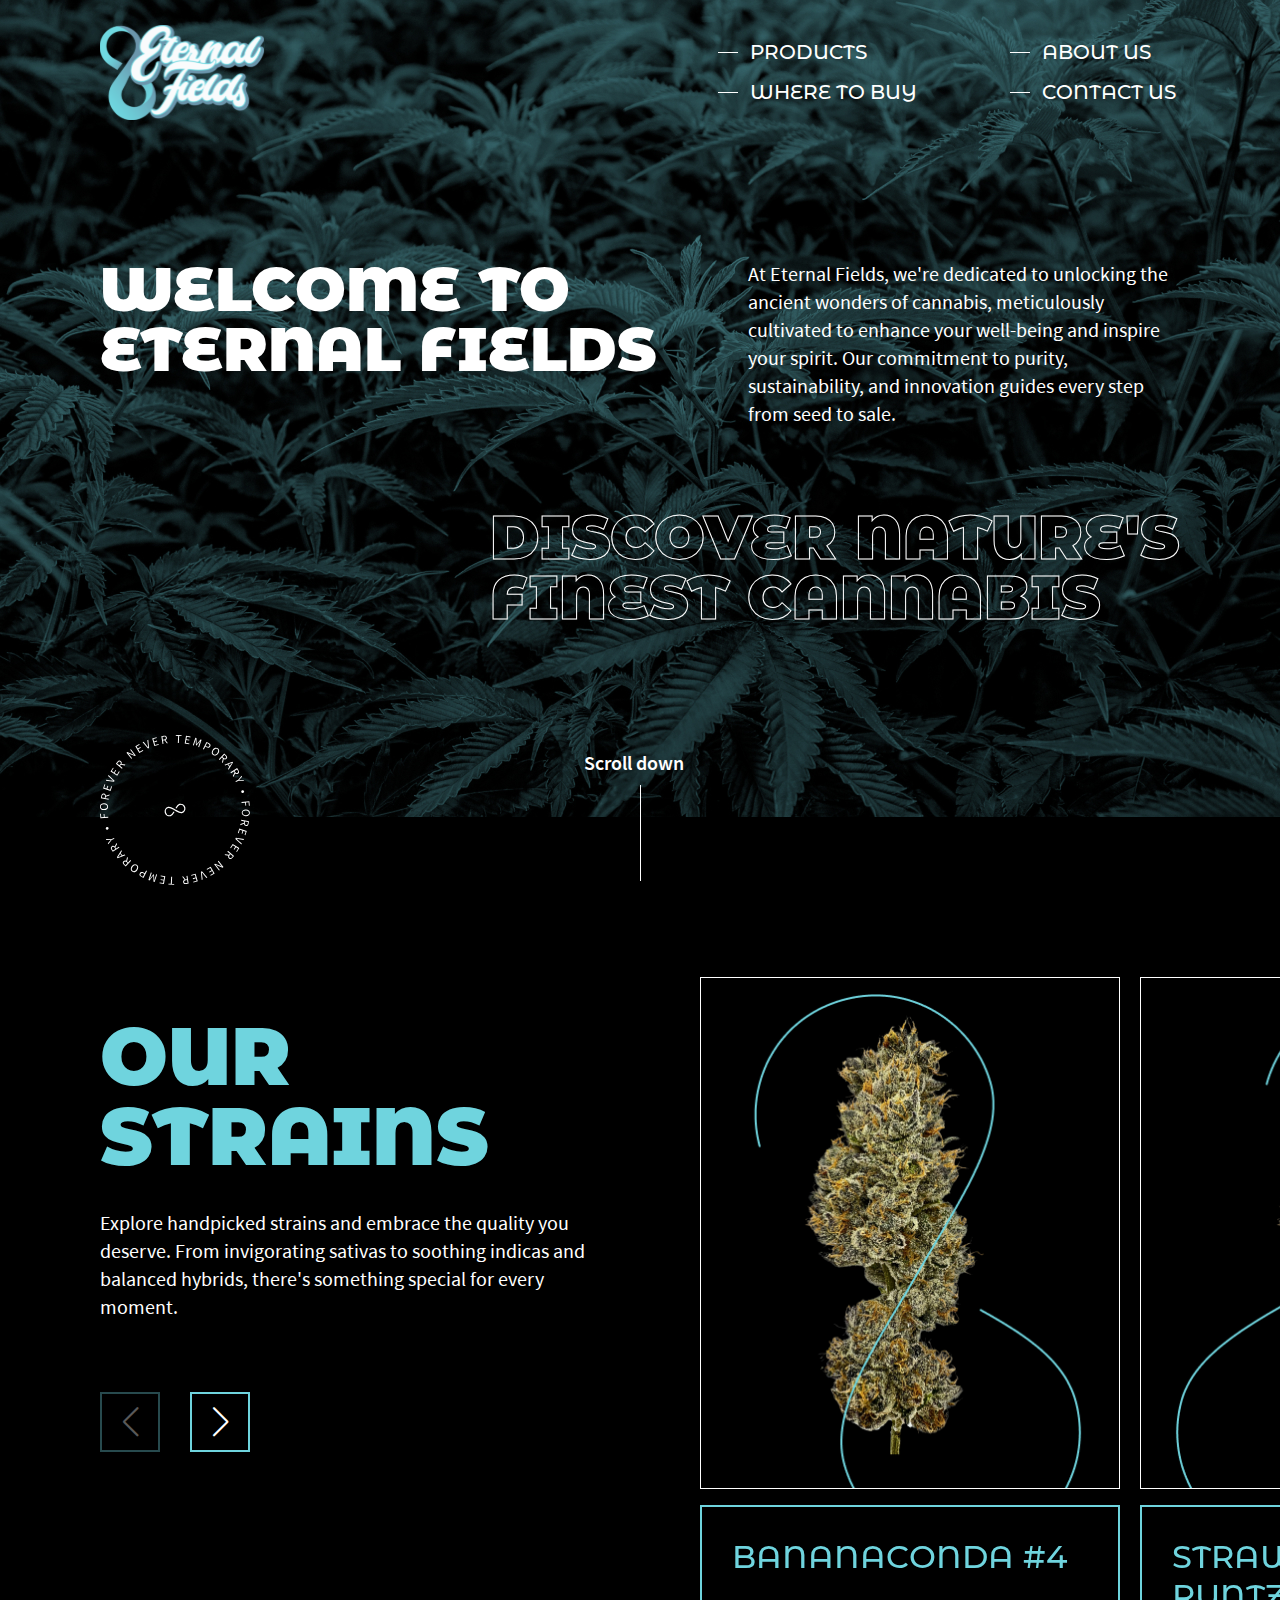
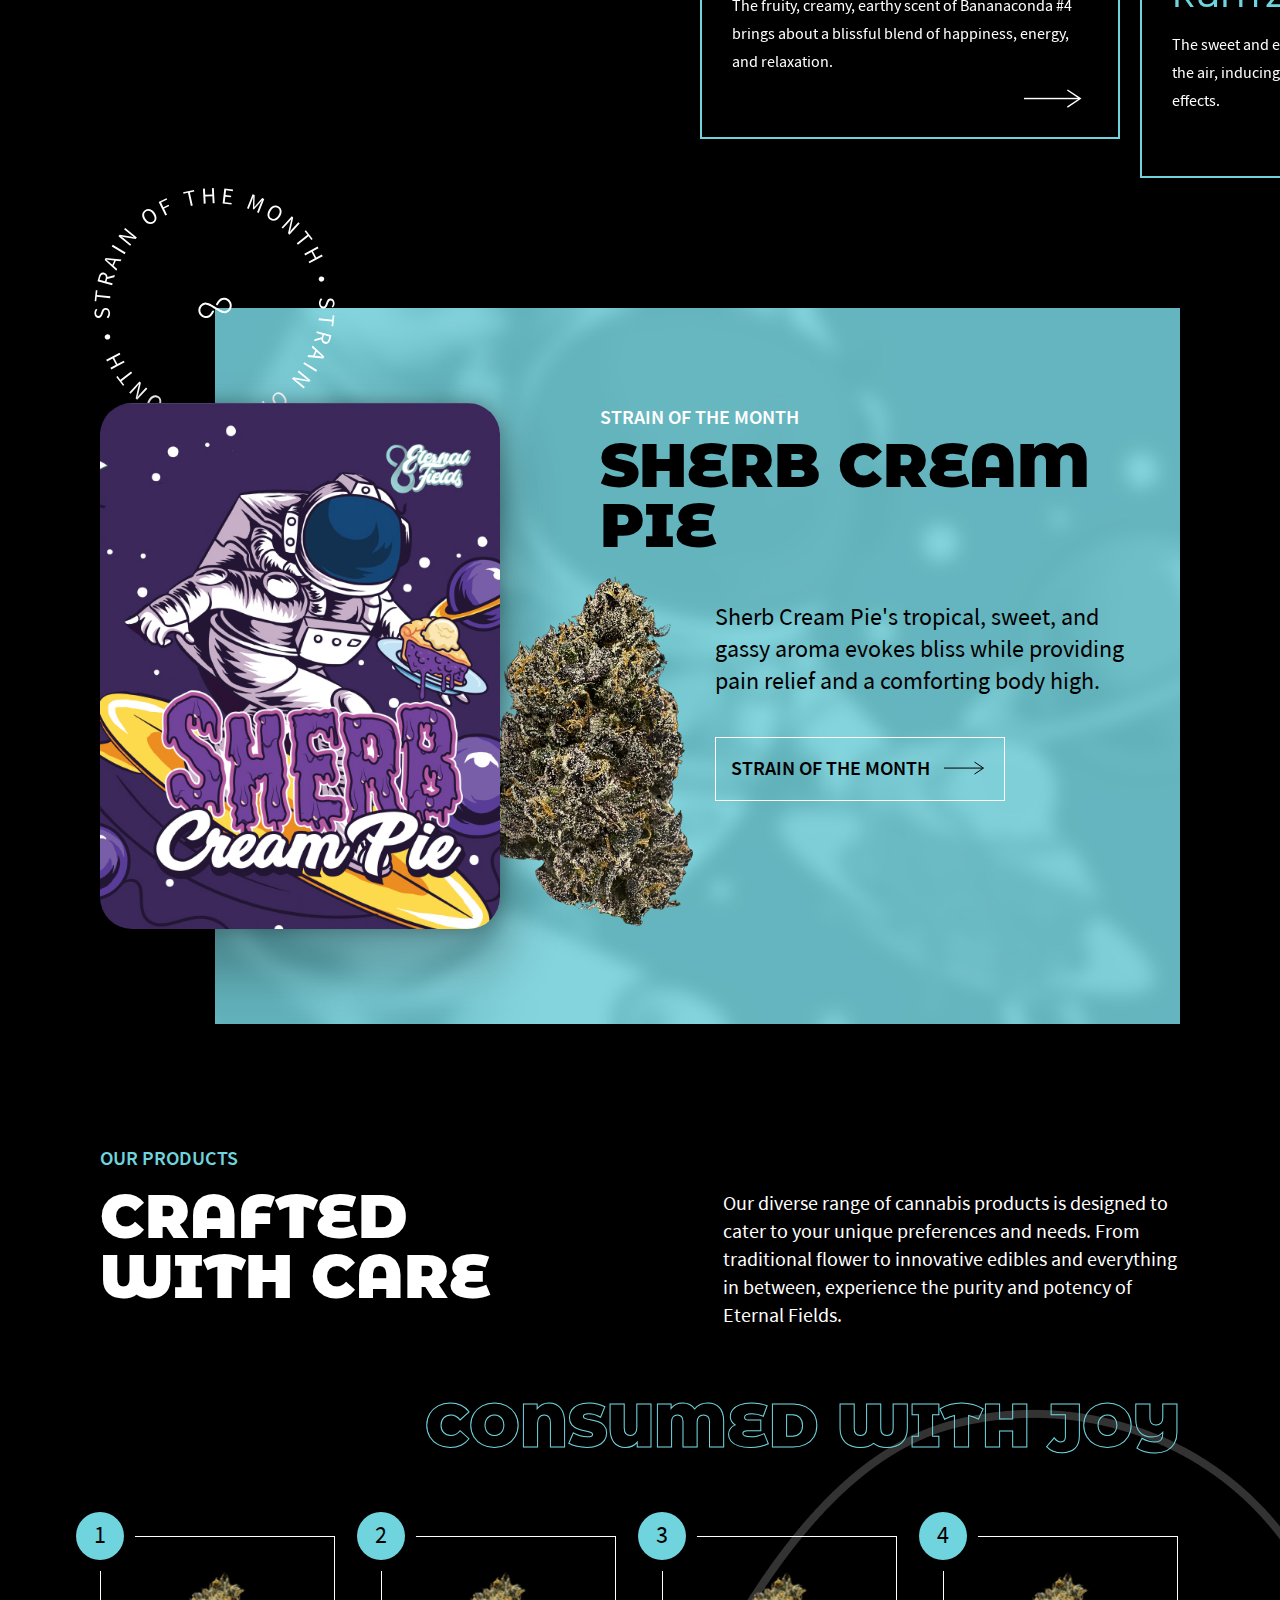
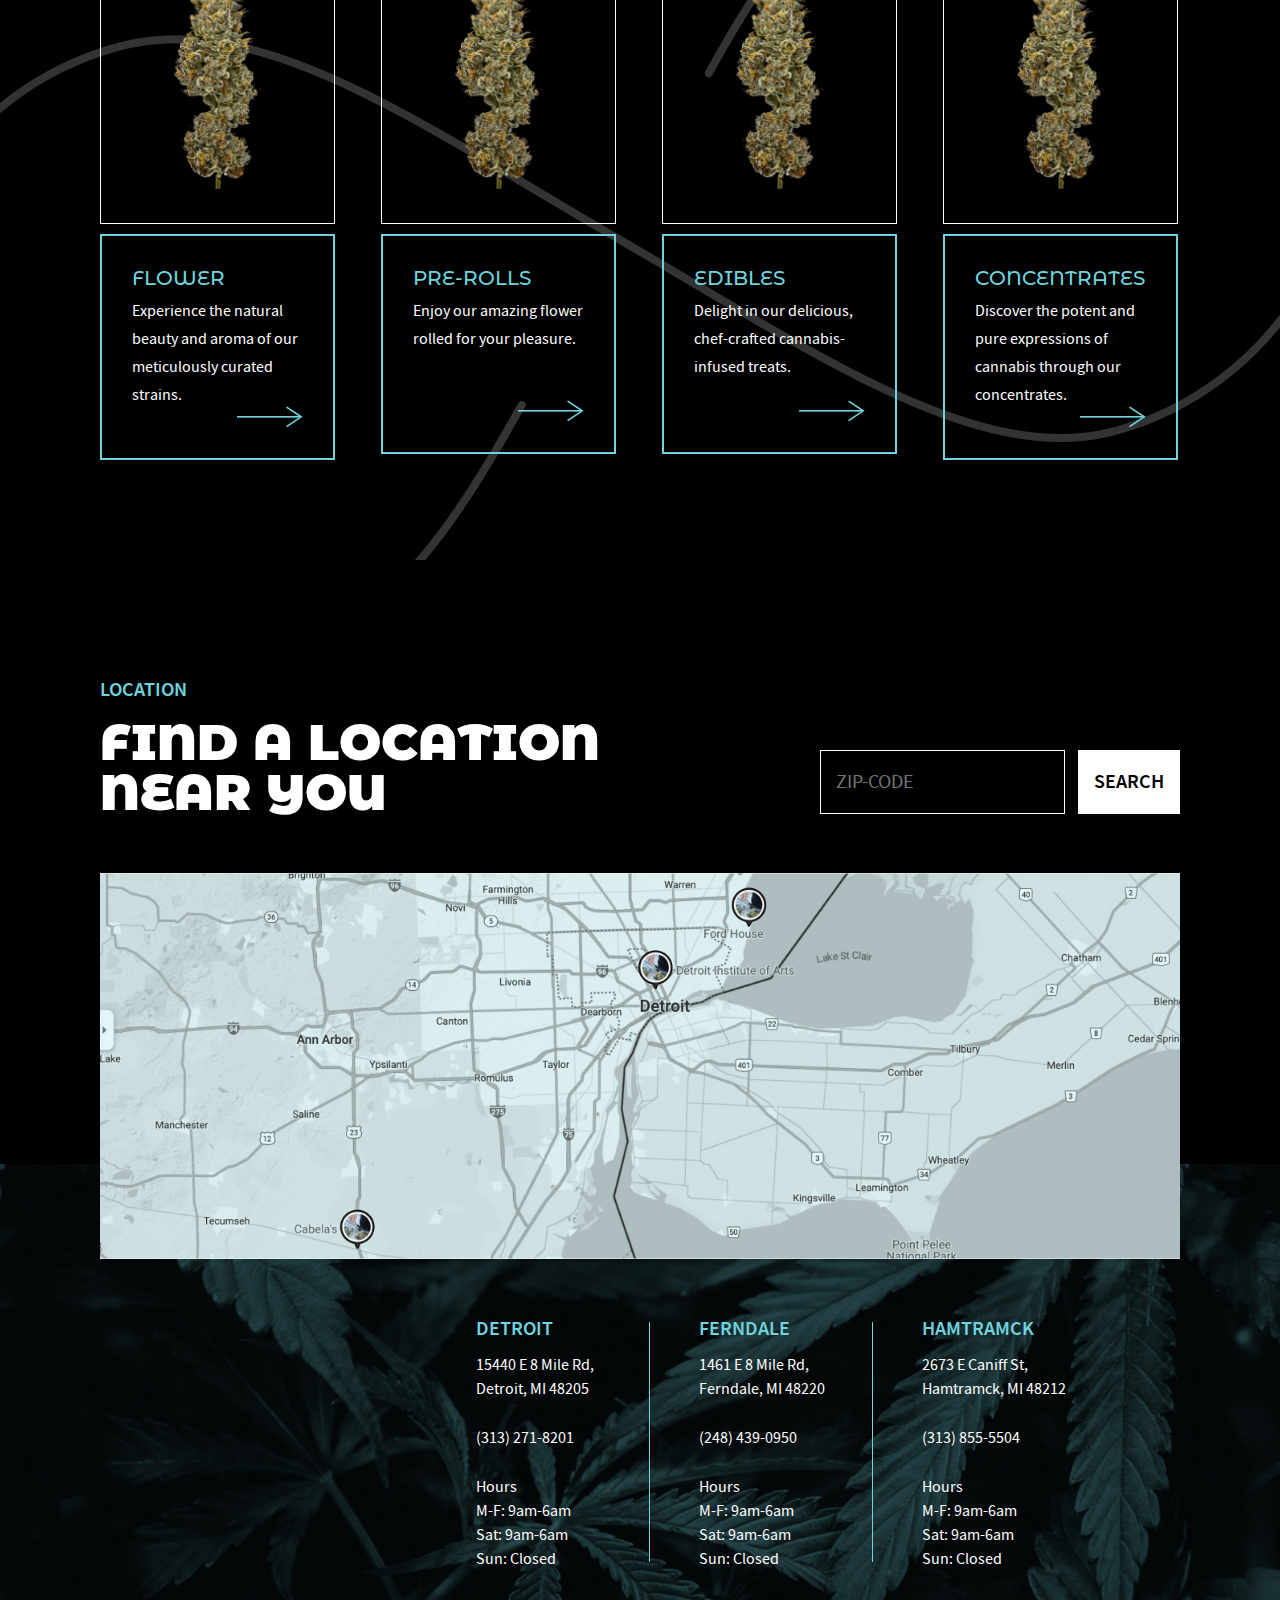
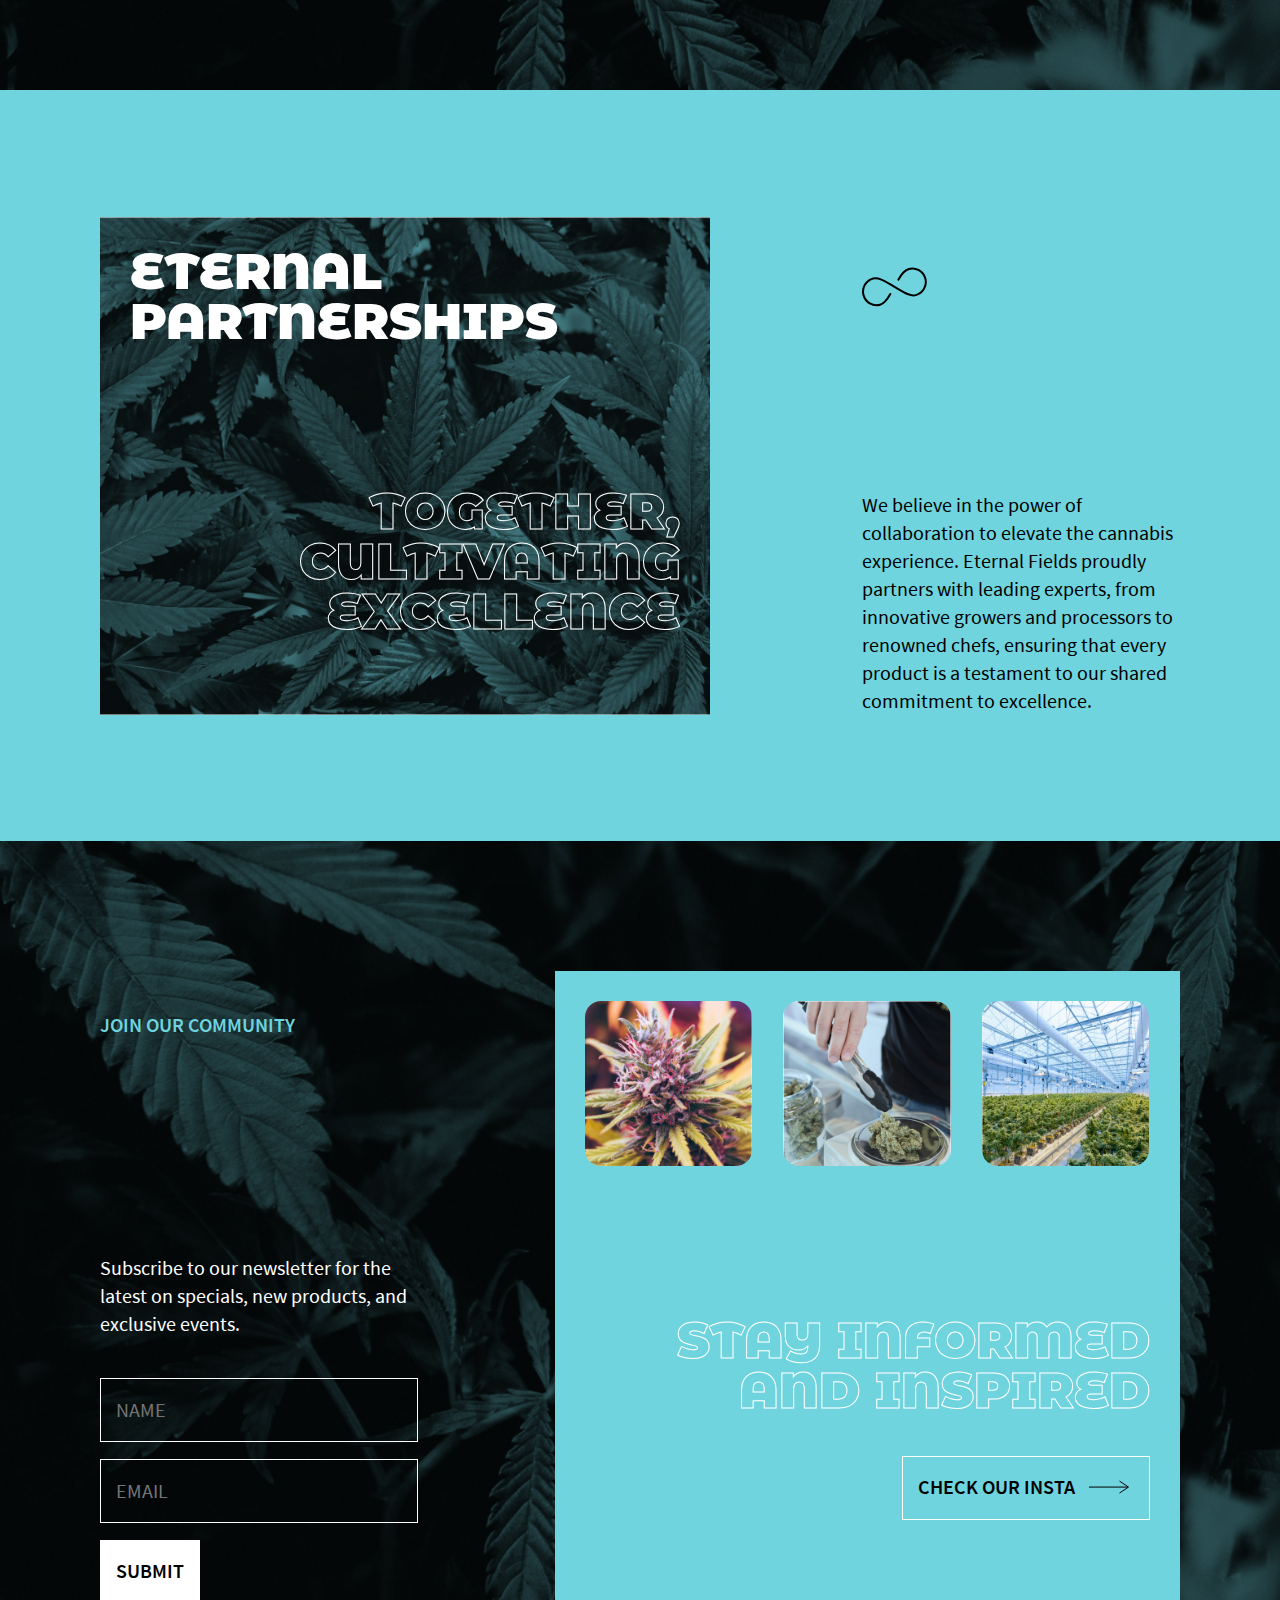
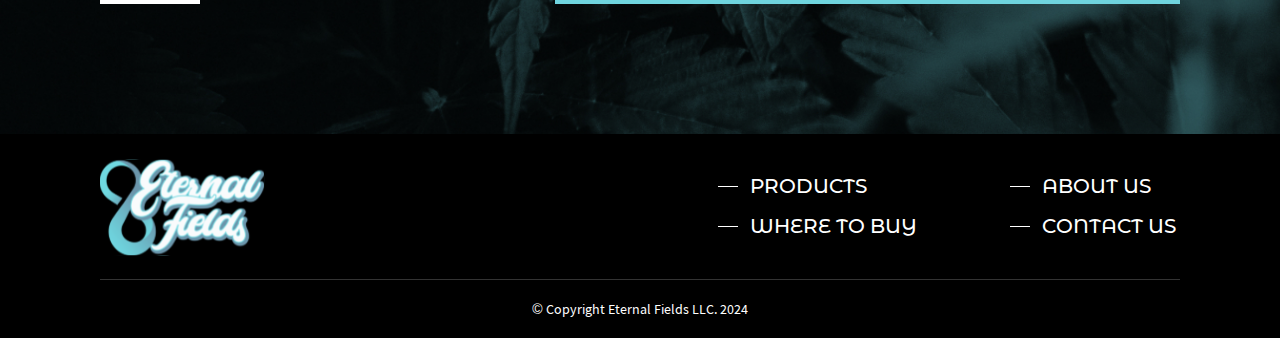
==== html/index.html @ d435bf22 "add" ====
<!doctype html>
<html lang="en">
<head>
	<meta charset="UTF-8">
	<meta name="viewport"
				content="width=device-width, user-scalable=no, initial-scale=1.0, maximum-scale=1.0, minimum-scale=1.0">
	<meta http-equiv="X-UA-Compatible" content="ie=edge">
	<title>Eternal Fields</title>

	
	<!-- Main style -->
	<link rel="stylesheet" href="css/normalize.css"/>
	<link rel="preconnect" href="https://fonts.googleapis.com">
	<link rel="preconnect" href="https://fonts.gstatic.com" crossorigin>
	<link href="https://fonts.googleapis.com/css2?family=Montserrat+Alternates:wght@400;500;900&display=swap" rel="stylesheet">

	<link rel="stylesheet" href="css/font.css"/>
	<link rel="stylesheet" href="css/jquery.fancybox.min.css"/>
	<link rel="stylesheet" type="text/css" href="css/nice-select.css"/>
	<link rel="stylesheet" type="text/css" href="css/swiper.min.css"/>
	<link rel="stylesheet" type="text/css" href="css/styles.css"/>
	<link rel="stylesheet" type="text/css" href="css/responsive.css"/>
	
</head>
<body>

  <header>
		<div class="top-line">
			<div class="content-width">
				<div class="logo-wrap">
					<a href="index.html">
						<img src="img/logo.svg" alt="">
					</a>
				</div>
				<nav class="top-menu">
					<ul>
						<li ><a href="#">PRODUCTS</a></li>
						<li><a href="#">ABOUT US</a></li>
						<li><a href="#">WHERE TO BUY</a></li>
						<li><a href="#">CONTACT US</a></li>
					</ul>
				</nav>
			</div>
		</div>
  </header>

	<main>

		<section class="home-banner">
			<div class="bg">
				<img src="img/bg-1.jpg" alt="">
			</div>
			<div class="content-width">
				<div class="content">
					<div class="title-wrap">
						<h1>Welcome to Eternal Fields</h1>
					</div>
					<div class="text">
						<p>At Eternal Fields, we're dedicated to unlocking the ancient wonders of cannabis, meticulously cultivated to enhance your well-being and inspire your spirit. Our commitment to purity, sustainability, and innovation guides every step from seed to sale.</p>
					</div>
					<div class="bottom-title">
						<h2>Discover Nature's Finest Cannabis</h2>
					</div>
				</div>
				<div class="bottom-scroll">
					<a href="#section1" class="scroll">Scroll down</a>
				</div>
				<div class="icon-wrap">
					<img src="img/icon-1.svg" alt="">
				</div>
			</div>
			
		</section>

		
		<section id="section1" class="title-slider">
			<div class="content-width">
				<div class="title-wrap">
					<h2>Our Strains</h2>
					<p>Explore handpicked strains and embrace the quality you deserve. From invigorating sativas to soothing indicas and balanced hybrids, there's something special for every moment.</p>
				</div>
				<div class="nav-wrap">
					<div class="swiper-button-next strains-next"></div>
					<div class="swiper-button-prev strains-prev"></div>
				</div>
				<div class="slider-wrap">
					<div class="swiper strains-slider">
						<div class="swiper-wrapper">
							<div class="swiper-slide">
								<figure>
									<img src="img/img-2-1.png" alt="">
								</figure>
								<div class="text">
									<h6>Bananaconda #4</h6>
									<p>The fruity, creamy, earthy scent of Bananaconda #4 brings about a blissful blend of happiness, energy, and relaxation.</p>
									<a href="#"><img src="img/icon-2.svg" alt=""></a>
								</div>
							</div>
							<div class="swiper-slide">
								<figure>
									<img src="img/img-2-2.png" alt="">
								</figure>
								<div class="text">
									<h6>Strawberry Runtz</h6>
									<p>The sweet and earthy smell of Strawberry Runtz fills the air, inducing euphoric, creative, and happy effects.</p>
									<a href="#"><img src="img/icon-2.svg" alt=""></a>
								</div>
							</div>
							<div class="swiper-slide">
								<figure>
									<img src="img/img-2-3.png" alt="">
								</figure>
								<div class="text">
									<h6>Cadillac Rainbows</h6>
									<p>The fruity, gassy aroma of Cadillac Rainbows invites a wave of hunger, euphoria, and relaxation.</p>
									<a href="#"><img src="img/icon-2.svg" alt=""></a>
								</div>
							</div>
							<div class="swiper-slide">
								<figure>
									<img src="img/img-2-1.png" alt="">
								</figure>
								<div class="text">
									<h6>Bananaconda #4</h6>
									<p>The fruity, creamy, earthy scent of Bananaconda #4 brings about a blissful blend of happiness, energy, and relaxation.</p>
									<a href="#"><img src="img/icon-2.svg" alt=""></a>
								</div>
							</div>
							<div class="swiper-slide">
								<figure>
									<img src="img/img-2-2.png" alt="">
								</figure>
								<div class="text">
									<h6>Strawberry Runtz</h6>
									<p>The sweet and earthy smell of Strawberry Runtz fills the air, inducing euphoric, creative, and happy effects.</p>
									<a href="#"><img src="img/icon-2.svg" alt=""></a>
								</div>
							</div>
							<div class="swiper-slide">
								<figure>
									<img src="img/img-2-3.png" alt="">
								</figure>
								<div class="text">
									<h6>Cadillac Rainbows</h6>
									<p>The fruity, gassy aroma of Cadillac Rainbows invites a wave of hunger, euphoria, and relaxation.</p>
									<a href="#"><img src="img/icon-2.svg" alt=""></a>
								</div>
							</div>
						</div>
					</div>
				</div>
			</div>
		</section>

		<section class="img-text-bg">
			<div class="content-width">
				<div class="bg">
					<img src="img/bg-2.jpg" alt="">
				</div>
				<div class="wrap">
					<div class="icon-wrap">
						<img src="img/icon-3.svg" alt="">
					</div>
					<figure>
						<img src="img/img-3.jpg" alt="">
					</figure>
					<div class="text">
						<h6 class="label">STRAIN OF THE MONTH</h6>
						<h2>SHERB CREAM PIE</h2>
						<div class="text-wrap">
							<div class="img-wrap">
								<img src="img/img-4.png" alt="">
							</div>
							<p>Sherb Cream Pie's tropical, sweet, and gassy aroma evokes bliss while providing pain relief and a comforting body high.</p>
							<div class="btn-wrap">
								<a href="#" class="btn-arrow">Strain of the month <img src="img/arrow-1.svg" alt=""></a>
							</div>
						</div>
					</div>
				</div>


			</div>
		</section>

		<section class="item-4x">
			<div class="bg"><img src="img/bg-3.png" alt=""></div>
			<div class="content-width">
				<div class="title-wrap">
					<div class="title">
						<h6 class="label">our products</h6>
						<h2>Crafted with Care</h2>
					</div>
					<div class="text-title">
						<p>Our diverse range of cannabis products is designed to cater to your unique preferences and needs. From traditional flower to innovative edibles and everything in between, experience the purity and potency of Eternal Fields.</p>
					</div>
					<div class="bottom-title">
						<h2>Consumed with Joy</h2>
					</div>
				</div>
				<div class="content">
					<div class="item">
						<div class="number"><span>1</span></div>
						<figure>
							<img src="img/img-5.png" alt="">
						</figure>
						<div class="text">
							<h6>Flower</h6>
							<p>Experience the natural beauty and aroma of our meticulously curated strains.</p>
							<a href="#"><img src="img/arrow-blue.svg" alt=""></a>
						</div>
					</div>
					<div class="item">
						<div class="number"><span>2</span></div>
						<figure>
							<img src="img/img-5.png" alt="">
						</figure>
						<div class="text">
							<h6>pre-rolls</h6>
							<p>Enjoy our amazing flower rolled for your pleasure.</p>
							<a href="#"><img src="img/arrow-blue.svg" alt=""></a>
						</div>
					</div>
					<div class="item">
						<div class="number"><span>3</span></div>
						<figure>
							<img src="img/img-5.png" alt="">
						</figure>
						<div class="text">
							<h6>Edibles</h6>
							<p>Delight in our delicious, chef-crafted cannabis-infused treats.</p>
							<a href="#"><img src="img/arrow-blue.svg" alt=""></a>
						</div>
					</div>
					<div class="item">
						<div class="number"><span>4</span></div>
						<figure>
							<img src="img/img-5.png" alt="">
						</figure>
						<div class="text">
							<h6>concentrates</h6>
							<p>Discover the potent and pure expressions of cannabis through our concentrates.</p>
							<a href="#"><img src="img/arrow-blue.svg" alt=""></a>
						</div>
					</div>
				</div>
			</div>
		</section>

		<section class="section-map">
			<div class="bg">
				<img src="img/bg-4.jpg" alt="">
			</div>
			<div class="content-width">
				<div class="title-wrap">
					<div class="title">
						<h6 class="label">Location</h6>
						<h2>Find a location near you</h2>
					</div>
					<div class="form-wrap">
						<form action="#" class="form-search">
							<label for="search"></label>
							<input type="search" id="search" name="search" placeholder="zip-code">
							<button type="submit" class="btn-white">Search</button>
						</form>
					</div>
				</div>

				<div class="content-map">
					<img src="img/map.jpg" alt="">
				</div>
				<div class="map-info">
					<div class="item">
						<h6>DETROIT</h6>
						<p>15440 E 8 Mile Rd,
							Detroit, MI 48205</p>
						<p><a href="tel:+3132718201">(313) 271-8201</a></p>
						<ul>
							<li>Hours</li>
							<li>M-F: 9am-6am</li>
							<li>Sat: 9am-6am</li>
							<li>Sun: Closed</li>
						</ul>
					</div>
					<div class="item">
						<h6>ferndale</h6>
						<p>1461 E 8 Mile Rd,
							Ferndale, MI 48220</p>
						<p><a href="tel:+2484390950">(248) 439-0950</a></p>
						<ul>
							<li>Hours</li>
							<li>M-F: 9am-6am</li>
							<li>Sat: 9am-6am</li>
							<li>Sun: Closed</li>
						</ul>
					</div>
					<div class="item">
						<h6>hamtramck</h6>
						<p>2673 E Caniff St,
							Hamtramck, MI 48212</p>
						<p><a href="tel:+3138555504">(313) 855-5504</a></p>
						<ul>
							<li>Hours</li>
							<li>M-F: 9am-6am</li>
							<li>Sat: 9am-6am</li>
							<li>Sun: Closed</li>
						</ul>
					</div>
				</div>
			</div>
		</section>

		<section class="title-bg-text">
			<div class="content-width">
				<div class="title-wrap">
					<div class="bg">
						<img src="img/bg-5.jpg" alt="">
					</div>
					<div class="wrap">
						<h2>Eternal Partnerships</h2>
						<h2 class="border">Together, Cultivating Excellence</h2>
					</div>
				</div>
				<div class="text">
					<div class="icon-wrap">
						<img src="img/icon-4.svg" alt="">
					</div>
					<p>We believe in the power of collaboration to elevate the cannabis experience. Eternal Fields proudly partners with leading experts, from innovative growers and processors to renowned chefs, ensuring that every product is a testament to our shared commitment to excellence.</p>
				</div>
			</div>
		</section>

		<section class="join">
			<div class="bg">
				<img src="img/bg-6.jpg" alt="">
			</div>
			<div class="content-width">
				<div class="form-wrap">
					<h6 class="label">Join Our Community</h6>
					<p>Subscribe to our newsletter for the latest on specials, new products, and exclusive events.</p>
					<form action="#" class="form-default">
						<div class="input-wrap">
							<label for="name"></label>
							<input type="text" name="name" id="name" placeholder="Name">
						</div>
						<div class="input-wrap">
							<label for="email"></label>
							<input type="email" name="email" id="email" placeholder="Email">
						</div>
						<div class="input-wrap-submit">
							<button type="submit" class="btn-white">submit</button>
						</div>
					</form>
				</div>
				<div class="title-wrap">
					<div class="img-wrap">
						<img src="img/img-6-1.jpg" alt="">
						<img src="img/img-6-2.jpg" alt="">
						<img src="img/img-6-3.jpg" alt="">
					</div>
					<h2>Stay Informed and Inspired</h2>
					<div class="btn-wrap">
						<a href="#" class="btn-arrow">check our insta <img src="img/arrow-1.svg" alt=""></a>
					</div>
				</div>
			</div>
		</section>




		
	</main>

  <footer>
		<div class="content-width">
			<div class="logo-wrap">
				<a href="index.html">
					<img src="img/logo-2.svg" alt="">
				</a>
			</div>
			<nav class="top-menu">
				<ul>
					<li><a href="#">PRODUCTS</a></li>
					<li><a href="#">ABOUT US</a></li>
					<li><a href="#">WHERE TO BUY</a></li>
					<li><a href="#">CONTACT US</a></li>
				</ul>
			</nav>

			<div class="bottom">
				<p>© Copyright Eternal Fields LLC. 2024</p>
			</div>
		</div>
  </footer>



	<script src="js/jquery.min.js"></script>
	<script src="js/swiper.js"></script>
	<script src="js/jquery.fancybox.min.js"></script>
	<script src="js/jquery.nice-select.min.js"></script>
	<script src="js/fixto.min.js"></script>
	<script src="js/jquery.nav.min.js"></script>
	<script src="js/script.js"></script>
</body>
</html>
---- html/css/font.css ----
@font-face {
  font-family: 'Source Sans Pro';
  src: url('../fonts/SourceSansPro-Regular.woff2') format('woff2'),
  url('../fonts/SourceSansPro-Regular.woff') format('woff');
  font-weight: normal;
  font-style: normal;
  font-display: swap;
}

@font-face {
  font-family: 'Source Sans Pro';
  src: url('../fonts/SourceSansPro-Semibold.woff2') format('woff2'),
  url('../fonts/SourceSansPro-Semibold.woff') format('woff');
  font-weight: 600;
  font-style: normal;
  font-display: swap;
}
---- html/css/nice-select.css ----
.nice-select {
  -webkit-tap-highlight-color: transparent;
  background-color: #fff;
  border-radius: 5px;
  border: solid 1px #e8e8e8;
  box-sizing: border-box;
  clear: both;
  cursor: pointer;
  display: block;
  float: left;
  font-family: inherit;
  font-size: 14px;
  font-weight: normal;
  height: 42px;
  line-height: 40px;
  outline: none;
  padding-left: 18px;
  padding-right: 30px;
  position: relative;
  text-align: left !important;
  -webkit-transition: all 0.2s ease-in-out;
  transition: all 0.2s ease-in-out;
  -webkit-user-select: none;
     -moz-user-select: none;
      -ms-user-select: none;
          user-select: none;
  white-space: nowrap;
  width: auto; }
  .nice-select:hover {
    border-color: #dbdbdb; }
  .nice-select:active, .nice-select.open, .nice-select:focus {
    border-color: #999; }
  .nice-select:after {
    border-bottom: 2px solid #999;
    border-right: 2px solid #999;
    content: '';
    display: block;
    height: 5px;
    margin-top: -4px;
    pointer-events: none;
    position: absolute;
    right: 12px;
    top: 50%;
    -webkit-transform-origin: 66% 66%;
        -ms-transform-origin: 66% 66%;
            transform-origin: 66% 66%;
    -webkit-transform: rotate(45deg);
        -ms-transform: rotate(45deg);
            transform: rotate(45deg);
    -webkit-transition: all 0.15s ease-in-out;
    transition: all 0.15s ease-in-out;
    width: 5px; }
  .nice-select.open:after {
    -webkit-transform: rotate(-135deg);
        -ms-transform: rotate(-135deg);
            transform: rotate(-135deg); }
  .nice-select.open .list {
    opacity: 1;
    pointer-events: auto;
    -webkit-transform: scale(1) translateY(0);
        -ms-transform: scale(1) translateY(0);
            transform: scale(1) translateY(0); }
  .nice-select.disabled {
    border-color: #ededed;
    color: #999;
    pointer-events: none; }
    .nice-select.disabled:after {
      border-color: #cccccc; }
  .nice-select.wide {
    width: 100%; }
    .nice-select.wide .list {
      left: 0 !important;
      right: 0 !important; }
  .nice-select.right {
    float: right; }
    .nice-select.right .list {
      left: auto;
      right: 0; }
  .nice-select.small {
    font-size: 12px;
    height: 36px;
    line-height: 34px; }
    .nice-select.small:after {
      height: 4px;
      width: 4px; }
    .nice-select.small .option {
      line-height: 34px;
      min-height: 34px; }
  .nice-select .list {
    background-color: #fff;
    border-radius: 5px;
    box-shadow: 0 0 0 1px rgba(68, 68, 68, 0.11);
    box-sizing: border-box;
    margin-top: 4px;
    opacity: 0;
    overflow: hidden;
    padding: 0;
    pointer-events: none;
    position: absolute;
    top: 100%;
    left: 0;
    -webkit-transform-origin: 50% 0;
        -ms-transform-origin: 50% 0;
            transform-origin: 50% 0;
    -webkit-transform: scale(0.75) translateY(-21px);
        -ms-transform: scale(0.75) translateY(-21px);
            transform: scale(0.75) translateY(-21px);
    -webkit-transition: all 0.2s cubic-bezier(0.5, 0, 0, 1.25), opacity 0.15s ease-out;
    transition: all 0.2s cubic-bezier(0.5, 0, 0, 1.25), opacity 0.15s ease-out;
    z-index: 9; }
    .nice-select .list:hover .option:not(:hover) {
      background-color: transparent !important; }
  .nice-select .option {
    cursor: pointer;
    font-weight: 400;
    line-height: 40px;
    list-style: none;
    min-height: 40px;
    outline: none;
    padding-left: 18px;
    padding-right: 29px;
    text-align: left;
    -webkit-transition: all 0.2s;
    transition: all 0.2s; }
    .nice-select .option:hover, .nice-select .option.focus, .nice-select .option.selected.focus {
      background-color: #f6f6f6; }
    .nice-select .option.selected {
      font-weight: bold; }
    .nice-select .option.disabled {
      background-color: transparent;
      color: #999;
      cursor: default; }

.no-csspointerevents .nice-select .list {
  display: none; }

.no-csspointerevents .nice-select.open .list {
  display: block; }
---- html/css/styles.css ----
/*&:after {
  content: "";
  display: table;
  clear: both;}*/
body {
  font-family: "Source Sans Pro", sans-serif;
  scroll-behavior: smooth;
  font-style: normal;
  font-size: 20px;
  font-weight: 400;
  line-height: 28px;
  min-width: 320px;
  position: relative;
  background: #000;
  max-width: 3000px;
  margin: auto;
  color: #fff; }

header, section, footer {
  margin: auto; }

a {
  text-decoration: none; }
  a:focus {
    outline: none !important; }

a:hover, a:focus, a:active {
  text-decoration: none; }

* {
  -webkit-box-sizing: border-box;
  box-sizing: border-box;
  -webkit-font-smoothing: antialiased;
  -moz-osx-font-smoothing: grayscale; }

a, button {
  -webkit-transition: all .4s ease;
  transition: all .4s ease; }

figure {
  margin: 0; }
  figure img {
    width: auto;
    max-width: 100%;
    vertical-align: top; }

ul {
  margin: 0;
  padding: 0; }
  ul li {
    list-style-type: none; }

p, a {
  color: #fff;
  margin: 0; }

input {
  -webkit-appearance: none !important;
  -moz-appearance: none !important;
  appearance: none !important; }

.content-width {
  width: 1345px;
  margin: auto; }

h1, h2, h3, h4, h5, h6 {
  font-family: "Montserrat Alternates", sans-serif; }

h1, h2 {
  margin: 0 0 30px; }

h3 {
  margin: 0 0 30px; }

h4 {
  margin: 0 0 30px; }

h5 {
  margin: 0 0 10px; }

h6 {
  margin: 0 0 10px; }

input:invalid {
  -webkit-box-shadow: none;
          box-shadow: none; }

input, textarea, button {
  outline: none !important; }

/*--------------------------------HOME---------------------------------*/
header {
  position: relative;
  z-index: 999;
  max-height: 0; }

.top-line {
  padding-top: 25px; }
  .top-line .content-width {
    display: -webkit-box;
    display: -ms-flexbox;
    display: flex;
    -webkit-box-pack: justify;
        -ms-flex-pack: justify;
            justify-content: space-between;
    -ms-flex-wrap: wrap;
        flex-wrap: wrap; }
  .top-line .logo-wrap {
    width: 165px; }
    .top-line .logo-wrap img {
      width: 100%; }
  .top-line .top-menu {
    width: 462px; }
    .top-line .top-menu ul {
      display: -webkit-box;
      display: -ms-flexbox;
      display: flex;
      -webkit-box-pack: justify;
          -ms-flex-pack: justify;
              justify-content: space-between;
      -ms-flex-wrap: wrap;
          flex-wrap: wrap;
      padding-top: 13px; }
      .top-line .top-menu ul li {
        min-width: 170px;
        width: -webkit-fit-content;
        width: -moz-fit-content;
        width: fit-content;
        margin-bottom: 12px; }
        .top-line .top-menu ul li a {
          display: inline-block;
          position: relative;
          padding-left: 32px;
          font-size: 20px;
          font-weight: 500;
          line-height: 24px;
          font-family: "Montserrat Alternates", sans-serif; }
          .top-line .top-menu ul li a:before {
            position: absolute;
            top: 50%;
            left: 0;
            content: '';
            height: 1px;
            background: #fff;
            width: 20px; }
          .top-line .top-menu ul li a:hover {
            opacity: 0.7; }

.bg {
  position: absolute;
  top: 0;
  left: 0;
  right: 0;
  bottom: 0;
  overflow: hidden; }

.bg + * {
  position: relative;
  z-index: 3; }

.home-banner {
  position: relative;
  z-index: 4; }
  .home-banner .bg img {
    width: 100%;
    height: 100%;
    -o-object-fit: cover;
       object-fit: cover; }
  .home-banner .content-width {
    position: relative;
    padding-top: 260px;
    padding-bottom: 70px;
    min-height: 817px; }
  .home-banner .content {
    display: -webkit-box;
    display: -ms-flexbox;
    display: flex;
    -webkit-box-pack: end;
        -ms-flex-pack: end;
            justify-content: flex-end;
    -ms-flex-wrap: wrap;
        flex-wrap: wrap; }
  .home-banner .title-wrap {
    width: calc(100% - 500px);
    margin-right: 68px; }
  .home-banner .text {
    width: 432px; }
  .home-banner .bottom-title {
    margin-top: 80px;
    width: 916px;
    max-width: 100%; }
  .home-banner h1 {
    margin: 0;
    font-size: 80px;
    font-weight: 900;
    line-height: 80px;
    letter-spacing: 0;
    text-align: left;
    text-transform: uppercase; }
  .home-banner h2 {
    position: relative;
    font-size: 80px;
    font-weight: 900;
    line-height: 80px;
    letter-spacing: 0;
    text-align: left;
    text-transform: uppercase;
    color: #fff; }
    @supports (-webkit-text-stroke: 1px white) {
      .home-banner h2 {
        color: transparent;
        -webkit-text-stroke: 1px white; } }
  .home-banner .bottom-scroll {
    position: absolute;
    bottom: 40px;
    left: 50%;
    width: 102px;
    margin-left: -56px; }
    .home-banner .bottom-scroll a {
      font-size: 20px;
      font-weight: 600;
      line-height: 28px;
      position: relative;
      color: #fff;
      text-align: center; }
      .home-banner .bottom-scroll a:hover {
        opacity: 0.7; }
      .home-banner .bottom-scroll a:after {
        position: absolute;
        top: calc(100% + 10px);
        width: 1px;
        background: #fff;
        height: 96px;
        content: '';
        left: 56px; }
  .home-banner .icon-wrap {
    width: 240px;
    bottom: -127px;
    left: 115px;
    position: absolute; }
    .home-banner .icon-wrap img {
      width: 100%; }

.title-slider {
  padding: 200px 0 100px;
  overflow: hidden; }
  .title-slider .content-width {
    display: -webkit-box;
    display: -ms-flexbox;
    display: flex;
    -webkit-box-pack: justify;
        -ms-flex-pack: justify;
            justify-content: space-between;
    -ms-flex-wrap: wrap;
        flex-wrap: wrap; }
  .title-slider .title-wrap {
    width: 775px; }
    .title-slider .title-wrap p {
      padding-left: 115px; }
  .title-slider h2 {
    color: #6fd4de;
    font-size: 160px;
    font-weight: 900;
    line-height: 160px;
    letter-spacing: 0;
    text-align: left;
    text-transform: uppercase;
    margin-bottom: 32px; }
  .title-slider .nav-wrap {
    position: absolute;
    top: 490px;
    left: 0;
    z-index: 5;
    display: -webkit-box;
    display: -ms-flexbox;
    display: flex;
    -webkit-box-pack: justify;
        -ms-flex-pack: justify;
            justify-content: space-between;
    -webkit-box-orient: horizontal;
    -webkit-box-direction: reverse;
        -ms-flex-direction: row-reverse;
            flex-direction: row-reverse;
    width: 208px; }
    .title-slider .nav-wrap > div {
      position: relative;
      margin: 0;
      top: 0;
      right: 0;
      left: 0;
      -webkit-transform: none;
              transform: none;
      border: 2px solid #6fd4de;
      width: 80px;
      height: 80px;
      -webkit-transition: all .4s ease;
      transition: all .4s ease; }
      .title-slider .nav-wrap > div:after {
        color: #fff; }
      .title-slider .nav-wrap > div:hover {
        background: #6fd4de; }
        .title-slider .nav-wrap > div:hover:after {
          color: #000; }
  .title-slider .slider-wrap {
    position: relative;
    z-index: 3;
    width: calc(100% - 775px - 85px);
    margin-top: -40px; }
  .title-slider .content-width {
    position: relative; }

.strains-slider {
  overflow: visible; }
  .strains-slider .swiper-slide {
    width: 420px; }
    .strains-slider .swiper-slide figure {
      border: 1px solid white;
      height: 512px;
      display: -webkit-box;
      display: -ms-flexbox;
      display: flex;
      -webkit-box-pack: center;
          -ms-flex-pack: center;
              justify-content: center;
      -webkit-box-align: center;
          -ms-flex-align: center;
              align-items: center;
      margin-bottom: 16px; }
    .strains-slider .swiper-slide .text {
      border: 2px solid #6fd4de;
      padding: 30px 30px 50px; }
      .strains-slider .swiper-slide .text h6 {
        color: #6fd4de;
        font-size: 32px;
        font-weight: 500;
        line-height: 39px;
        letter-spacing: 0;
        text-align: left;
        text-transform: uppercase;
        margin-bottom: 15px; }
      .strains-slider .swiper-slide .text p {
        font-size: 16px;
        font-weight: 400;
        line-height: 28px;
        margin-bottom: 12px; }
      .strains-slider .swiper-slide .text a {
        float: right;
        width: -webkit-fit-content;
        width: -moz-fit-content;
        width: fit-content; }
        .strains-slider .swiper-slide .text a img {
          position: relative;
          left: 0;
          -webkit-transition: all .4s ease;
          transition: all .4s ease; }
        .strains-slider .swiper-slide .text a:hover img {
          left: 3px; }

.img-text-bg {
  padding: 30px 0 100px; }
  .img-text-bg .content-width {
    position: relative;
    padding: 95px 0 0; }
  .img-text-bg .bg {
    left: 115px;
    bottom: -95px; }
    .img-text-bg .bg img {
      width: 100%;
      height: 100%;
      -o-object-fit: cover;
         object-fit: cover; }
  .img-text-bg .wrap {
    display: -webkit-box;
    display: -ms-flexbox;
    display: flex;
    -webkit-box-pack: justify;
        -ms-flex-pack: justify;
            justify-content: space-between;
    -ms-flex-wrap: wrap;
        flex-wrap: wrap; }
  .img-text-bg .icon-wrap {
    position: absolute;
    top: -242px;
    left: -32px; }
  .img-text-bg figure {
    width: 518px;
    position: relative;
    z-index: 3; }
    .img-text-bg figure img {
      border-radius: 32px;
      -webkit-box-shadow: 0px 32px 48px 12px rgba(0, 0, 0, 0.25), 0px 0px 16px 2px rgba(0, 0, 0, 0.25);
              box-shadow: 0px 32px 48px 12px rgba(0, 0, 0, 0.25), 0px 0px 16px 2px rgba(0, 0, 0, 0.25);
      width: 100%; }
  .img-text-bg .text {
    width: calc(100% - 685px);
    padding: 118px 110px 0 0; }
  .img-text-bg h2 {
    color: black;
    font-size: 80px;
    font-weight: 900;
    line-height: 80px;
    letter-spacing: 0;
    text-align: left;
    text-transform: uppercase;
    margin-bottom: 45px; }
  .img-text-bg .text-wrap {
    position: relative;
    padding-left: 115px; }
    .img-text-bg .text-wrap .img-wrap {
      position: absolute;
      top: -25px;
      left: -115px; }
      .img-text-bg .text-wrap .img-wrap img {
        vertical-align: top; }
    .img-text-bg .text-wrap p {
      color: black;
      font-size: 24px;
      font-weight: 400;
      line-height: 32px;
      margin-bottom: 40px; }

.label {
  color: white;
  font-family: "Source Sans Pro", sans-serif;
  font-size: 20px;
  font-weight: 600;
  line-height: 28px;
  letter-spacing: 0;
  text-align: left;
  text-transform: uppercase;
  margin-bottom: 5px; }

.btn-arrow {
  display: inline-block;
  height: 64px;
  border: 1px solid white;
  padding: 0 15px 2px;
  line-height: 60px;
  color: black;
  font-size: 20px;
  font-weight: 600;
  letter-spacing: 0;
  text-align: left;
  text-transform: uppercase; }
  .btn-arrow img {
    margin-left: 10px;
    -webkit-transition: all .4s ease;
    transition: all .4s ease;
    position: relative;
    left: 0; }
  .btn-arrow:hover img {
    left: 2px; }

.item-4x {
  padding: 115px 0 100px;
  position: relative;
  overflow: hidden; }
  .item-4x .title-wrap {
    padding: 0 115px;
    display: -webkit-box;
    display: -ms-flexbox;
    display: flex;
    -webkit-box-pack: justify;
        -ms-flex-pack: justify;
            justify-content: space-between;
    -ms-flex-wrap: wrap;
        flex-wrap: wrap; }
  .item-4x .text-title {
    width: 457px;
    margin-top: 45px; }
  .item-4x .label {
    color: #6fd4de;
    margin-bottom: 15px; }
  .item-4x .title {
    width: calc(100% - 585px); }
    .item-4x .title h2 {
      color: white;
      font-size: 80px;
      font-weight: 900;
      line-height: 84px;
      text-transform: uppercase;
      margin: 0; }
  .item-4x .bottom-title {
    width: 100%;
    margin-top: 67px; }
    .item-4x .bottom-title h2 {
      position: relative;
      font-size: 80px;
      font-weight: 900;
      line-height: 84px;
      letter-spacing: 0;
      text-align: right;
      text-transform: uppercase;
      color: #6fd4de;
      margin: 0;
      width: 100%; }
      @supports (-webkit-text-stroke: 1px #6fd4de) {
        .item-4x .bottom-title h2 {
          color: transparent;
          -webkit-text-stroke: 1px #6fd4de; } }
  .item-4x .bg {
    overflow: visible; }
    .item-4x .bg img {
      position: absolute;
      left: 50%;
      -webkit-transform: translate(-50%, 0);
              transform: translate(-50%, 0);
      top: 380px;
      opacity: 0.2; }
  .item-4x .content {
    margin-top: 80px;
    display: -webkit-box;
    display: -ms-flexbox;
    display: flex;
    -ms-flex-wrap: wrap;
        flex-wrap: wrap;
    grid-gap: 20px 46px; }
  .item-4x .item {
    width: calc(25% - 35px);
    position: relative; }
    .item-4x .item .number {
      width: 70px;
      height: 70px;
      background: #000;
      border-radius: 100%;
      position: absolute;
      top: -35px;
      left: -35px;
      padding: 11px; }
      .item-4x .item .number span {
        display: -webkit-box;
        display: -ms-flexbox;
        display: flex;
        -webkit-box-pack: center;
            -ms-flex-pack: center;
                justify-content: center;
        -webkit-box-align: center;
            -ms-flex-align: center;
                align-items: center;
        background: #6fd4de;
        border-radius: 100%;
        width: 48px;
        height: 48px;
        color: black;
        font-family: "Source Sans Pro", sans-serif;
        font-size: 24px;
        font-weight: 500;
        line-height: 29px;
        letter-spacing: 0;
        text-align: center;
        text-transform: uppercase;
        padding-bottom: 3px; }
    .item-4x .item figure {
      border: 1px solid white;
      height: 288px;
      display: -webkit-box;
      display: -ms-flexbox;
      display: flex;
      -webkit-box-pack: center;
          -ms-flex-pack: center;
              justify-content: center;
      -webkit-box-align: center;
          -ms-flex-align: center;
              align-items: center;
      margin-bottom: 10px; }
    .item-4x .item .text {
      border: 2px solid #6fd4de;
      padding: 30px 30px 40px;
      min-height: 220px;
      position: relative; }
      .item-4x .item .text h6 {
        color: #6fd4de;
        font-size: 24px;
        font-weight: 500;
        line-height: 29px;
        text-transform: uppercase;
        margin-bottom: 6px; }
      .item-4x .item .text p {
        color: white;
        font-size: 16px;
        font-weight: 400;
        line-height: 28px;
        margin-bottom: 10px; }
      .item-4x .item .text a {
        float: right;
        width: -webkit-fit-content;
        width: -moz-fit-content;
        width: fit-content;
        position: absolute;
        bottom: 23px;
        right: 30px; }
        .item-4x .item .text a img {
          position: relative;
          left: 0;
          -webkit-transition: all .4s ease;
          transition: all .4s ease; }
        .item-4x .item .text a:hover img {
          left: 3px; }

.section-map {
  position: relative;
  padding: 115px 0 120px; }
  .section-map .bg img {
    position: absolute;
    bottom: 0;
    left: 0;
    width: 100%; }
  .section-map .title-wrap {
    padding: 0 115px;
    display: -webkit-box;
    display: -ms-flexbox;
    display: flex;
    -webkit-box-pack: justify;
        -ms-flex-pack: justify;
            justify-content: space-between;
    -ms-flex-wrap: wrap;
        flex-wrap: wrap; }
  .section-map .form-wrap {
    width: 360px;
    margin-top: 97px; }
  .section-map .label {
    color: #6fd4de;
    margin-bottom: 15px; }
  .section-map .title {
    width: calc(100% - 445px); }
  .section-map h2 {
    color: white;
    font-size: 64px;
    font-weight: 900;
    line-height: 64px;
    text-transform: uppercase;
    margin-bottom: 0; }
  .section-map .content-map {
    margin: 55px 0 48px; }
    .section-map .content-map > img {
      width: 100%; }
  .section-map .map-info {
    display: -webkit-box;
    display: -ms-flexbox;
    display: flex;
    -webkit-box-pack: end;
        -ms-flex-pack: end;
            justify-content: flex-end;
    -ms-flex-wrap: wrap;
        flex-wrap: wrap;
    padding-right: 85px; }
    .section-map .map-info .item {
      width: 223px;
      padding: 0 25px 0 50px; }
      .section-map .map-info .item h6 {
        color: #6fd4de;
        font-family: "Source Sans Pro", sans-serif;
        font-size: 20px;
        font-weight: 600;
        line-height: 28px;
        letter-spacing: 0;
        text-align: left;
        text-transform: uppercase;
        margin-bottom: 10px; }
      .section-map .map-info .item p {
        margin-bottom: 25px;
        font-size: 16px;
        font-weight: 400;
        line-height: 24px; }
        .section-map .map-info .item p a {
          color: #fff;
          font-size: 16px;
          font-weight: 400;
          line-height: 24px; }
          .section-map .map-info .item p a:hover {
            opacity: 0.7; }
      .section-map .map-info .item ul li {
        font-size: 16px;
        font-weight: 400;
        line-height: 24px;
        color: #fff; }
    .section-map .map-info .item + .item {
      position: relative; }
      .section-map .map-info .item + .item:before {
        position: absolute;
        top: 8px;
        left: 0;
        content: '';
        width: 1px;
        background: #6fd4de;
        bottom: 8px; }

.form-search {
  display: -webkit-box;
  display: -ms-flexbox;
  display: flex;
  -webkit-box-pack: justify;
      -ms-flex-pack: justify;
          justify-content: space-between;
  -ms-flex-wrap: wrap;
      flex-wrap: wrap; }
  .form-search label {
    display: none; }
  .form-search input {
    border: 1px solid white;
    width: calc(100% - 115px);
    height: 64px;
    line-height: 60px;
    padding: 0 15px 2px;
    font-size: 20px;
    background: transparent;
    color: #fff;
    text-transform: uppercase;
    outline: none !important; }
  .form-search .btn-white {
    width: 102px; }

.form-default label {
  display: none; }
.form-default input {
  border: 1px solid white;
  height: 64px;
  line-height: 60px;
  padding: 0 15px 2px;
  font-size: 20px;
  background: transparent;
  color: #fff;
  text-transform: uppercase;
  outline: none !important;
  width: 100%; }
.form-default .input-wrap {
  margin-bottom: 17px; }

.btn-white {
  height: 64px;
  border: 1px solid white;
  line-height: 60px;
  padding: 0 15px 2px;
  background: #fff;
  color: black;
  font-size: 20px;
  font-weight: 600;
  text-transform: uppercase; }
  .btn-white:hover {
    background: #000;
    color: #fff; }

.title-bg-text {
  padding: 127px 0 126px;
  background: #6fd4de; }
  .title-bg-text .content-width {
    display: -webkit-box;
    display: -ms-flexbox;
    display: flex;
    -webkit-box-pack: justify;
        -ms-flex-pack: justify;
            justify-content: space-between;
    -ms-flex-wrap: wrap;
        flex-wrap: wrap; }
  .title-bg-text .title-wrap {
    width: calc(100% - 570px);
    position: relative;
    padding: 40px 50px; }
  .title-bg-text h2 {
    color: white;
    font-size: 64px;
    font-weight: 900;
    line-height: 64px;
    letter-spacing: 0;
    text-align: left;
    text-transform: uppercase;
    margin-bottom: 140px; }
  .title-bg-text .border {
    margin: 0;
    text-align: right;
    color: #fff;
    width: 100%; }
    @supports (-webkit-text-stroke: 1px #fff) {
      .title-bg-text .border {
        color: transparent;
        -webkit-text-stroke: 1px #fff; } }
  .title-bg-text .text {
    width: 318px;
    position: relative;
    left: -115px;
    padding-top: 50px; }
    .title-bg-text .text .icon-wrap {
      margin-bottom: 177px; }
    .title-bg-text .text p {
      color: #000; }
  .title-bg-text .bg img {
    width: 100%;
    height: 100%;
    -o-object-fit: cover;
       object-fit: cover; }

.join {
  padding: 130px 0 130px;
  position: relative; }
  .join .bg img {
    width: 100%;
    height: 100%;
    -o-object-fit: cover;
       object-fit: cover; }
  .join .content-width {
    display: -webkit-box;
    display: -ms-flexbox;
    display: flex;
    -webkit-box-pack: justify;
        -ms-flex-pack: justify;
            justify-content: space-between;
    -ms-flex-wrap: wrap;
        flex-wrap: wrap;
    padding-left: 115px; }
  .join .form-wrap {
    width: 318px;
    padding-top: 40px; }
    .join .form-wrap p {
      margin-bottom: 40px; }
  .join .label {
    margin-bottom: 215px;
    color: #6fd4de; }
  .join .title-wrap {
    width: calc(100% - 455px);
    background: #6fd4de;
    padding: 45px 50px; }
  .join .img-wrap {
    display: -webkit-box;
    display: -ms-flexbox;
    display: flex;
    -ms-flex-wrap: wrap;
        flex-wrap: wrap;
    grid-gap: 20px 31px;
    margin-bottom: 150px; }
    .join .img-wrap img {
      width: calc(33.33% - 21px);
      border-radius: 16px;
      height: 204px;
      -o-object-fit: cover;
         object-fit: cover; }
  .join h2 {
    font-size: 64px;
    font-weight: 900;
    line-height: 64px;
    letter-spacing: 0;
    text-align: right;
    text-transform: uppercase;
    margin-bottom: 40px;
    color: #fff;
    width: 100%; }
    @supports (-webkit-text-stroke: 1px #fff) {
      .join h2 {
        color: transparent;
        -webkit-text-stroke: 1px #fff; } }
  .join .btn-wrap {
    display: -webkit-box;
    display: -ms-flexbox;
    display: flex;
    -webkit-box-pack: end;
        -ms-flex-pack: end;
            justify-content: flex-end; }

footer {
  padding: 25px 0 0; }
  footer .content-width {
    display: -webkit-box;
    display: -ms-flexbox;
    display: flex;
    -webkit-box-pack: justify;
        -ms-flex-pack: justify;
            justify-content: space-between;
    -ms-flex-wrap: wrap;
        flex-wrap: wrap; }
  footer .logo-wrap {
    width: 165px; }
    footer .logo-wrap img {
      width: 100%; }
  footer .top-menu {
    width: 462px; }
    footer .top-menu ul {
      display: -webkit-box;
      display: -ms-flexbox;
      display: flex;
      -webkit-box-pack: justify;
          -ms-flex-pack: justify;
              justify-content: space-between;
      -ms-flex-wrap: wrap;
          flex-wrap: wrap;
      padding-top: 13px; }
      footer .top-menu ul li {
        min-width: 170px;
        width: -webkit-fit-content;
        width: -moz-fit-content;
        width: fit-content;
        margin-bottom: 12px; }
        footer .top-menu ul li a {
          display: inline-block;
          position: relative;
          padding-left: 32px;
          font-size: 20px;
          font-weight: 500;
          line-height: 24px;
          font-family: "Montserrat Alternates", sans-serif; }
          footer .top-menu ul li a:before {
            position: absolute;
            top: 50%;
            left: 0;
            content: '';
            height: 1px;
            background: #fff;
            width: 20px; }
          footer .top-menu ul li a:hover {
            opacity: 0.7; }
  footer .bottom {
    width: 100%;
    padding: 15px 0;
    border-top: 1px solid rgba(255, 255, 255, 0.2);
    margin-top: 16px; }
    footer .bottom p {
      color: white;
      font-size: 14px;
      font-weight: 400;
      line-height: 28px;
      text-align: center; }

.strains-slider .swiper-slide figure img {
  max-height: 100%; }

/*-------------------------------END-HOME---------------------------------*/
/*------------------------------PAGE-PRODUCT--------------------------------*/
.nav-block {
  padding: 230px 0 110px; }
  .nav-block .content-width:after {
    content: "";
    display: table;
    clear: both; }
  .nav-block .nav-menu-wrap {
    display: inline-block;
    float: left;
    width: 200px; }
  .nav-block .content-wrap {
    width: calc(100% - 230px);
    float: right;
    display: inline-block; }
  .nav-block .slider-wrap {
    padding-left: 112px;
    position: relative;
    min-width: calc(100vw - 239px - (100vw - 1345px)/2); }

.product-head {
  padding-left: 110px;
  margin-top: -15px; }
  .product-head .title-wrap {
    position: relative; }
    .product-head .title-wrap .icon-wrap {
      position: absolute;
      width: 160px;
      top: -55px;
      left: -80px; }
      .product-head .title-wrap .icon-wrap img {
        width: 100%;
        vertical-align: top; }
    .product-head .title-wrap p {
      color: #fff;
      width: 775px;
      max-width: 100%; }
  .product-head h1 {
    font-size: 160px;
    font-weight: 900;
    line-height: 160px;
    letter-spacing: 0;
    text-align: left;
    text-transform: uppercase;
    color: #6fd4de;
    margin-bottom: 33px; }
    .product-head h1 span {
      width: 100%;
      display: block; }
      @supports (-webkit-text-stroke: 1px #6fd4de) {
        .product-head h1 span {
          color: transparent;
          -webkit-text-stroke: 1px #6fd4de; } }

.side_nav_item {
  margin-bottom: 15px; }
  .side_nav_item a {
    font-size: 16px;
    font-weight: 500;
    line-height: 20px;
    letter-spacing: 0;
    text-align: left;
    text-transform: uppercase;
    font-family: "Montserrat Alternates", sans-serif; }
    .side_nav_item a img {
      width: 0;
      opacity: 0;
      margin-right: 0;
      -webkit-transition: all .4s ease;
      transition: all .4s ease; }
    .side_nav_item a:hover {
      color: #6fd4de; }

.side_nav_item.current a {
  color: #6fd4de; }
  .side_nav_item.current a img {
    width: 21px;
    margin-right: 10px;
    opacity: 1; }

.product-slider {
  width: 100%; }
  .product-slider .swiper-slide {
    width: 420px; }
    .product-slider .swiper-slide figure {
      border: 1px solid white;
      height: 512px;
      display: -webkit-box;
      display: -ms-flexbox;
      display: flex;
      -webkit-box-pack: center;
          -ms-flex-pack: center;
              justify-content: center;
      -webkit-box-align: center;
          -ms-flex-align: center;
              align-items: center;
      margin-bottom: 16px; }
    .product-slider .swiper-slide .text {
      border: 2px solid #6fd4de;
      padding: 30px 30px 50px; }
      .product-slider .swiper-slide .text h6 {
        color: #6fd4de;
        font-size: 32px;
        font-weight: 500;
        line-height: 39px;
        letter-spacing: 0;
        text-align: left;
        text-transform: uppercase;
        margin-bottom: 15px; }
      .product-slider .swiper-slide .text p {
        font-size: 16px;
        font-weight: 400;
        line-height: 28px;
        margin-bottom: 12px; }
      .product-slider .swiper-slide .text a {
        float: right;
        width: -webkit-fit-content;
        width: -moz-fit-content;
        width: fit-content; }
        .product-slider .swiper-slide .text a img {
          position: relative;
          left: 0;
          -webkit-transition: all .4s ease;
          transition: all .4s ease; }
        .product-slider .swiper-slide .text a:hover img {
          left: 3px; }

.product {
  padding-top: 105px;
  margin-bottom: 9px; }
  .product .title {
    display: -webkit-box;
    display: -ms-flexbox;
    display: flex;
    -webkit-box-pack: end;
        -ms-flex-pack: end;
            justify-content: flex-end;
    -ms-flex-wrap: wrap;
        flex-wrap: wrap;
    -webkit-box-align: end;
        -ms-flex-align: end;
            align-items: flex-end;
    margin-bottom: 19px;
    width: 100%; }
    .product .title p {
      text-transform: uppercase;
      color: #fff;
      position: relative;
      margin-right: 32px;
      top: -6px; }
  .product h2 {
    font-size: 96px;
    font-weight: 900;
    line-height: 96px;
    letter-spacing: 0;
    text-align: right;
    text-transform: uppercase;
    margin: 0;
    -webkit-transition: all .4s ease;
    transition: all .4s ease;
    color: #6fd4de; }
    @supports (-webkit-text-stroke: 1px #6fd4de) {
      .product h2 {
        color: transparent;
        -webkit-text-stroke: 1px #6fd4de; } }
  .product .nav-wrap {
    position: absolute;
    top: 0;
    left: 0;
    z-index: 5;
    display: -webkit-box;
    display: -ms-flexbox;
    display: flex;
    -webkit-box-orient: vertical;
    -webkit-box-direction: normal;
        -ms-flex-direction: column;
            flex-direction: column;
    width: 80px; }
    .product .nav-wrap .arrow {
      position: relative;
      margin: 0 0 30px;
      top: 0;
      right: 0;
      left: 0;
      -webkit-transform: none;
              transform: none;
      border: 2px solid #6fd4de;
      width: 80px;
      height: 80px;
      -webkit-transition: all .4s ease;
      transition: all .4s ease; }
      .product .nav-wrap .arrow:after {
        color: #fff; }
      .product .nav-wrap .arrow:hover {
        background: #6fd4de; }
        .product .nav-wrap .arrow:hover:after {
          color: #000; }
    .product .nav-wrap .link-wrap a {
      display: inline-block;
      position: relative;
      font-weight: 600;
      line-height: 28px;
      letter-spacing: 0;
      text-align: left;
      text-transform: uppercase;
      color: #fff; }
      .product .nav-wrap .link-wrap a:after {
        position: absolute;
        bottom: -3px;
        left: 0;
        width: 100%;
        -webkit-transform-origin: left;
                transform-origin: left;
        content: '';
        height: 1px;
        background: #6fd4de;
        -webkit-transition: all .4s ease;
        transition: all .4s ease; }
      .product .nav-wrap .link-wrap a:hover:after {
        -webkit-transform: scaleX(0);
                transform: scaleX(0); }

.product:nth-child(2n + 2) h2 {
  color: #fff; }
  @supports (-webkit-text-stroke: 1px #fff) {
    .product:nth-child(2n + 2) h2 {
      color: transparent;
      -webkit-text-stroke: 1px #fff; } }
.product:nth-child(2n + 2) .title p {
  color: #6fd4de; }

.mac .nav-block .slider-wrap {
  min-width: calc(100vw - 230px - (100vw - 1345px) / 2); }

.top-line .top-menu ul .current-item a {
  color: #6fd4de; }
  .top-line .top-menu ul .current-item a:before {
    background: #6fd4de; }

/*-----------------------------END-PAGE-PRODUCT--------------------------------*/
/*------------------------------PAGE-PRODUCT-DETAIL-------------------------------*/
.product-info {
  position: relative;
  padding: 175px 0 5px; }
  .product-info .content-width {
    position: relative;
    padding: 65px 0 0; }
  .product-info h1 {
    font-size: 80px;
    font-weight: 900;
    line-height: 80px;
    letter-spacing: 0;
    text-align: left;
    text-transform: uppercase;
    color: #000;
    margin: 0; }
  .product-info .bg {
    left: 115px;
    bottom: 0; }
    .product-info .bg img {
      width: 100%;
      height: 100%;
      -o-object-fit: cover;
         object-fit: cover; }
  .product-info .wrap-all {
    display: -webkit-box;
    display: -ms-flexbox;
    display: flex;
    -webkit-box-pack: justify;
    -ms-flex-pack: justify;
    justify-content: space-between;
    -ms-flex-wrap: wrap;
    flex-wrap: wrap;
    padding-bottom: 80px; }
  .product-info figure {
    width: 505px;
    position: relative;
    z-index: 3; }
    .product-info figure img {
      border-radius: 32px;
      -webkit-box-shadow: 0px 32px 48px 12px rgba(0, 0, 0, 0.25), 0px 0px 16px 2px rgba(0, 0, 0, 0.25);
      box-shadow: 0px 32px 48px 12px rgba(0, 0, 0, 0.25), 0px 0px 16px 2px rgba(0, 0, 0, 0.25);
      width: 100%; }
  .product-info .text {
    width: calc(100% - 568px);
    padding: 25px 110px 0 0;
    position: relative; }
    .product-info .text .icon-info {
      position: absolute;
      top: -32px;
      right: 35px;
      width: 96px;
      z-index: 5; }
      .product-info .text .icon-info img {
        position: absolute;
        top: 50%;
        left: 50%;
        -webkit-transform: translate(-50%, -50%);
                transform: translate(-50%, -50%); }
      .product-info .text .icon-info p {
        width: 100%;
        height: 96px;
        margin-bottom: 10px;
        display: -webkit-box;
        display: -ms-flexbox;
        display: flex;
        -webkit-box-pack: center;
            -ms-flex-pack: center;
                justify-content: center;
        -webkit-box-align: center;
            -ms-flex-align: center;
                align-items: center;
        position: relative;
        font-size: 32px;
        font-weight: 900;
        line-height: 1;
        letter-spacing: 0;
        text-align: left;
        text-transform: uppercase;
        color: #000;
        font-family: "Montserrat Alternates", sans-serif; }
      .product-info .text .icon-info span {
        display: block;
        text-align: center;
        margin-top: 5px;
        font-size: 24px;
        font-weight: 700;
        line-height: 28px;
        letter-spacing: 0;
        text-transform: uppercase;
        color: #000; }
  .product-info .item {
    margin: 35px 0 41px;
    border-top: 2px solid #fff;
    padding: 42px 0 40px;
    border-bottom: 2px solid #fff;
    display: -webkit-box;
    display: -ms-flexbox;
    display: flex;
    -webkit-box-pack: justify;
        -ms-flex-pack: justify;
            justify-content: space-between;
    -ms-flex-wrap: wrap;
        flex-wrap: wrap; }
    .product-info .item .img-wrap {
      width: 208px; }
      .product-info .item .img-wrap img {
        vertical-align: top; }
    .product-info .item .wrap {
      width: calc(100% - 240px); }
      .product-info .item .wrap h6 {
        font-size: 24px;
        font-weight: 700;
        line-height: 28px;
        letter-spacing: 0;
        text-align: left;
        text-transform: uppercase;
        margin-bottom: 10px;
        color: #000;
        font-family: "Source Sans Pro", sans-serif; }
      .product-info .item .wrap p {
        color: #000;
        font-size: 24px;
        font-weight: 400;
        line-height: 32px;
        margin-bottom: 35px; }
      .product-info .item .wrap p:last-child {
        margin-bottom: 0; }
  .product-info ul {
    display: -webkit-box;
    display: -ms-flexbox;
    display: flex;
    -ms-flex-wrap: wrap;
        flex-wrap: wrap;
    grid-gap: 20px;
    padding-bottom: 35px;
    border-bottom: 2px solid #fff;
    -webkit-box-pack: justify;
        -ms-flex-pack: justify;
            justify-content: space-between; }
    .product-info ul li {
      width: 209px; }
      .product-info ul li h6 {
        font-size: 24px;
        font-weight: 700;
        line-height: 28px;
        letter-spacing: 0;
        text-align: left;
        text-transform: uppercase;
        color: #000;
        margin-bottom: 10px;
        font-family: "Source Sans Pro", sans-serif; }
      .product-info ul li p {
        font-size: 24px;
        font-weight: 400;
        line-height: 32px;
        letter-spacing: 0;
        text-align: left;
        color: #000;
        margin-bottom: 4px; }

.join-blue {
  background: #6eccd7; }
  .join-blue .title-wrap {
    position: relative; }
  .join-blue .label {
    color: #000; }
  .join-blue .form-wrap p {
    color: #000; }
  .join-blue .form-default input {
    border-color: #000;
    color: #000; }
  .join-blue .btn-arrow {
    color: #fff; }
    .join-blue .btn-arrow img {
      -webkit-filter: invert(1);
              filter: invert(1); }

.btn-black {
  background: #000;
  border-color: #000;
  color: #fff; }
  .btn-black:hover {
    color: #000;
    background: #fff; }

/*-----------------------------END-PAGE-PRODUCT-DETAIL-------------------------------*/
/*------------------------------PAGE-CONTACT-------------------------------*/
.contact {
  position: relative;
  padding: 206px 0 130px; }
  .contact .content {
    max-width: 100%;
    width: 775px;
    margin-left: 115px; }
  .contact .bg img {
    width: 100%;
    height: 100%;
    -o-object-fit: cover;
       object-fit: cover; }
  .contact h1 {
    color: #6fd4de;
    font-size: 80px;
    font-weight: 900;
    line-height: 80px;
    letter-spacing: 0;
    text-align: left;
    text-transform: uppercase;
    margin-bottom: 13px; }
  .contact .form-default {
    margin-top: 88px; }
    .contact .form-default .input-wrap {
      display: -webkit-box;
      display: -ms-flexbox;
      display: flex;
      -webkit-box-pack: justify;
          -ms-flex-pack: justify;
              justify-content: space-between;
      -webkit-box-align: center;
          -ms-flex-align: center;
              align-items: center;
      -ms-flex-wrap: wrap;
          flex-wrap: wrap;
      margin-bottom: 32px; }
      .contact .form-default .input-wrap label {
        display: inline-block;
        width: 200px;
        color: white;
        font-size: 24px;
        font-weight: 400;
        line-height: 28px;
        letter-spacing: 0;
        text-align: left;
        text-transform: uppercase; }
      .contact .form-default .input-wrap input {
        width: calc(100% - 204px); }
      .contact .form-default .input-wrap textarea {
        border: 1px solid white;
        height: 160px;
        line-height: 1.2;
        padding: 10px 15px;
        font-size: 20px;
        background: transparent;
        color: #fff;
        text-transform: uppercase;
        outline: none !important;
        width: calc(100% - 204px); }

input::-webkit-outer-spin-button,
input::-webkit-inner-spin-button {
  -webkit-appearance: none;
  margin: 0; }

input[type=number] {
  -moz-appearance: textfield; }

/*-----------------------------END-PAGE-CONTACT-------------------------------*/
/*------------------------------PAGE-ABOUT-------------------------------*/
.about {
  position: relative;
  padding: 190px 0 125px; }
  .about .content-width {
    padding: 0 115px; }
  .about .bg img {
    position: absolute;
    bottom: 0;
    left: 0;
    width: 100%; }
  .about .item {
    display: -webkit-box;
    display: -ms-flexbox;
    display: flex;
    -webkit-box-pack: justify;
        -ms-flex-pack: justify;
            justify-content: space-between;
    -ms-flex-wrap: wrap;
        flex-wrap: wrap;
    -webkit-box-align: center;
        -ms-flex-align: center;
            align-items: center;
    margin-bottom: 65px; }
    .about .item figure {
      width: 425px; }
      .about .item figure img {
        width: 100%;
        height: auto; }
    .about .item .title {
      width: calc(100% - 510px); }
  .about .item-2 figure {
    width: 53.5%; }
  .about .item-2 .text {
    width: 38%; }
  .about h1 {
    color: #6fd4de;
    font-size: 80px;
    font-weight: 900;
    line-height: 80px;
    letter-spacing: 0;
    text-align: left;
    text-transform: uppercase;
    margin-bottom: 10px; }
  .about p {
    margin-bottom: 20px; }
  .about p:last-child {
    margin-bottom: 0; }
  .about .video-wrap {
    margin-top: 130px; }
    .about .video-wrap a {
      display: -webkit-box;
      display: -ms-flexbox;
      display: flex;
      -webkit-box-pack: center;
          -ms-flex-pack: center;
              justify-content: center;
      -webkit-box-align: center;
          -ms-flex-align: center;
              align-items: center;
      -webkit-box-shadow: 0px 35.51px 53.26px 13.32px rgba(0, 0, 0, 0.25), 0px 0px 17.75px 2.22px rgba(0, 0, 0, 0.25);
              box-shadow: 0px 35.51px 53.26px 13.32px rgba(0, 0, 0, 0.25), 0px 0px 17.75px 2.22px rgba(0, 0, 0, 0.25);
      height: 630px;
      position: relative; }
      .about .video-wrap a .bg-video {
        position: absolute;
        top: 0;
        left: 0;
        width: 100%;
        height: 100%; }
        .about .video-wrap a .bg-video img {
          width: 100%;
          height: 100%; }
      .about .video-wrap a .play {
        position: absolute;
        top: 50%;
        left: 50%;
        display: -webkit-box;
        display: -ms-flexbox;
        display: flex;
        border: 1px solid #6fd4de;
        background: rgba(0, 0, 0, 0.8);
        width: 96px;
        height: 96px;
        border-radius: 100%;
        -webkit-box-pack: center;
            -ms-flex-pack: center;
                justify-content: center;
        -webkit-box-align: center;
            -ms-flex-align: center;
                align-items: center;
        z-index: 10;
        -webkit-transform: translate(-50%, -50%);
                transform: translate(-50%, -50%);
        padding-left: 5px; }
        .about .video-wrap a .play:hover {
          background: #fff; }

/*-----------------------------END-PAGE-ABOUT-------------------------------*/
/*# sourceMappingURL=styles.css.map */
---- html/css/responsive.css ----
@media (max-width: 1400px) {
  .content-width {
    width: 1180px; }

  .nav-block .slider-wrap {
    min-width: calc(100vw - 239px - (100vw - 1180px) / 2); }

  .mac .nav-block .slider-wrap {
    min-width: calc(100vw - 230px - (100vw - 1180px) / 2); }

  .home-banner .icon-wrap {
    left: 0; }

  .title-slider h2 {
    font-size: 120px;
    line-height: 1; }

  .title-slider .title-wrap p {
    padding-left: 75px; }

  .title-slider .title-wrap {
    width: 600px; }

  .title-slider .slider-wrap {
    width: calc(100% - 700px); }

  .img-text-bg .text {
    width: calc(100% - 570px);
    padding: 118px 40px 0 0; }

  .img-text-bg figure {
    width: 450px; }

  .item-4x .title-wrap {
    padding: 0; }

  .section-map .title-wrap {
    padding: 0; }

  .title-bg-text .title-wrap {
    padding: 30px; }

  .join .content-width {
    padding: 0; }

  .product-info figure {
    width: 420px; }

  .product-info .text {
    width: calc(100% - 480px); }

  .product-info ul li {
    width: 180px; }

  .about .content-width {
    padding: 0 50px; } }
@media (max-width: 1280px) {
  .content-width {
    width: 1080px; }

  .nav-block .slider-wrap {
    min-width: calc(100vw - 239px - (100vw - 1080px) / 2); }

  .mac .nav-block .slider-wrap {
    min-width: calc(100vw - 230px - (100vw - 1080px) / 2); }

  .home-banner h1, .home-banner h2, .contact h1 {
    font-size: 60px;
    line-height: 1; }

  .home-banner .bottom-title {
    width: 690px; }

  .home-banner .icon-wrap {
    width: 150px;
    bottom: -75px; }

  .title-slider h2 {
    font-size: 80px; }

  .title-slider .title-wrap p {
    padding: 0; }

  .title-slider .nav-wrap {
    top: 375px;
    width: 150px; }

  .title-slider .nav-wrap > div {
    width: 60px;
    height: 60px; }
    .title-slider .nav-wrap > div:after {
      font-size: 30px; }

  .title-slider .title-wrap {
    width: 500px; }

  .title-slider .slider-wrap {
    width: calc(100% - 600px); }

  .img-text-bg figure {
    width: 400px; }

  .img-text-bg .text {
    width: calc(100% - 500px);
    padding: 0 40px 0 0; }

  .img-text-bg h2, .item-4x .title h2, .item-4x .bottom-title h2, .product h2 {
    font-size: 60px;
    line-height: 1; }

  .item-4x .item .text h6 {
    font-size: 20px;
    line-height: 24px; }

  .section-map h2, .title-bg-text h2, .join h2 {
    font-size: 50px;
    line-height: 1; }

  .section-map .form-wrap {
    margin-top: 75px; }

  .title-bg-text .text {
    left: 0; }

  .title-bg-text .title-wrap {
    width: calc(100% - 470px); }

  .join .title-wrap {
    padding: 30px; }

  .join .img-wrap img {
    height: 165px; }

  .product-head h1 {
    font-size: 100px;
    line-height: 1; }

  .product-head .title-wrap .icon-wrap {
    width: 100px;
    top: -35px;
    left: -50px; }

  .product .title p {
    top: -2px; }

  .product .nav-wrap .arrow {
    width: 60px;
    height: 60px;
    margin-bottom: 20px; }
    .product .nav-wrap .arrow:after {
      font-size: 30px; }

  .product .nav-wrap .link-wrap a {
    font-size: 18px; }

  .product-info figure {
    width: 350px; }

  .product-info h1 {
    font-size: 60px;
    line-height: 1; }

  .product-info .text {
    width: calc(100% - 400px); }

  .product-info ul li {
    width: 170px; } }
@media (max-width: 1199px) {
  .content-width {
    width: 960px; }

  .nav-block .slider-wrap {
    min-width: calc(100vw - 230px - (100vw - 960px) / 2); }

  .mac .nav-block .slider-wrap {
    min-width: calc(100vw - 230px - (100vw - 960px) / 2); }

  .title-slider .title-wrap {
    width: 100%;
    margin-bottom: 30px; }

  .title-slider .slider-wrap {
    width: 100%;
    margin: 0; }

  .title-slider .nav-wrap {
    position: relative;
    top: 0;
    margin-bottom: 30px; }

  .item-4x .title {
    width: calc(100% - 530px); }

  .item-4x .content {
    grid-gap: 40px; }

  .item-4x .item {
    width: calc(50% - 20px); }

  .title-bg-text .text .icon-wrap {
    margin-bottom: 120px; }

  .join .title-wrap {
    width: calc(100% - 400px); }

  .product-info figure {
    width: 200px; }

  .product-info .text {
    width: calc(100% - 250px); }

  .contact .content {
    margin-left: 0; }

  .about h1 {
    font-size: 60px;
    line-height: 1; }

  .about .content-width {
    padding: 0; }

  .about .video-wrap a {
    height: 500px; }

  .about .video-wrap a .play {
    width: 70px;
    height: 70px; } }
@media (max-width: 991px) {
  .content-width {
    width: 700px; }

  .nav-block .slider-wrap {
    min-width: calc(100vw - 50px - (100vw - 700px) / 2); }

  .mac .nav-block .slider-wrap {
    min-width: calc(100vw - 50px - (100vw - 700px) / 2); }

  .top-line .top-menu {
    width: 190px; }

  .top-line .top-menu ul li {
    margin-bottom: 0; }
    .top-line .top-menu ul li a {
      font-size: 18px; }

  .top-line .top-menu ul {
    padding: 0; }

  .home-banner .title-wrap {
    width: 100%;
    margin: 0 0 20px; }

  .home-banner .text {
    width: 100%; }

  .img-text-bg .bg {
    bottom: 0;
    left: 0; }

  .img-text-bg .wrap {
    -webkit-box-pack: center;
        -ms-flex-pack: center;
            justify-content: center; }

  .img-text-bg .text {
    width: 100%;
    padding: 50px 40px; }

  .img-text-bg .text-wrap .img-wrap {
    width: 100px;
    top: 0px;
    left: -25px; }
    .img-text-bg .text-wrap .img-wrap img {
      width: 100%; }

  .img-text-bg .icon-wrap {
    top: -145px;
    left: 0;
    width: 100px; }
    .img-text-bg .icon-wrap img {
      width: 100%; }

  .item-4x .title {
    width: 100%;
    margin-bottom: 20px; }

  .item-4x .text-title {
    width: 100%;
    margin: 0; }

  .item-4x .bottom-title {
    margin-top: 30px; }

  .section-map .title {
    width: 100%;
    margin-bottom: 20px; }

  .section-map .form-wrap {
    width: 100%;
    margin: 0; }

  .section-map .map-info {
    padding: 0; }

  .title-bg-text .title-wrap {
    width: 100%;
    margin-bottom: 30px; }

  .title-bg-text .text {
    padding: 0;
    width: 100%; }

  .title-bg-text .text .icon-wrap {
    margin-bottom: 20px; }

  .join .form-wrap {
    width: 100%;
    padding: 0;
    margin-bottom: 30px; }

  .join .label {
    margin-bottom: 20px; }

  .join .title-wrap {
    width: 100%; }

  .nav-block .nav-menu-wrap {
    width: 50px; }

  .nav-block .content-wrap {
    width: calc(100% - 50px); }

  .side_nav_item a {
    font-size: 0; }
    .side_nav_item a span {
      width: 20px;
      height: 20px;
      border-radius: 100%;
      background: #fff;
      border: 5px solid #000;
      display: block; }
      .side_nav_item a span img {
        display: none !important; }

  .side_nav_item {
    margin-bottom: 0; }

  .side_nav_item.current a span {
    background: #6fd4de; }

  .product-info .bg {
    left: 0; }

  .product-info figure {
    width: 250px; }

  .product-info .text {
    width: 100%;
    padding: 100px 50px 0; }

  .product-info .wrap-all {
    -webkit-box-pack: center;
        -ms-flex-pack: center;
            justify-content: center; }

  .about .item .title {
    width: 100%;
    margin-bottom: 25px; }

  .about .item figure {
    width: 100%; }

  .about .item-2 .text {
    width: 100%;
    margin-bottom: 25px; }

  .about .item-2 {
    -webkit-box-orient: vertical;
    -webkit-box-direction: reverse;
        -ms-flex-direction: column-reverse;
            flex-direction: column-reverse; }

  .about .item {
    margin-bottom: 25px; }

  .about .video-wrap a {
    height: 400px; } }
@media (max-width: 767px) {
  .content-width {
    width: 520px; }

  .nav-block .slider-wrap {
    min-width: calc(100vw - 50px - (100vw - 520px) / 2); }

  .mac .nav-block .slider-wrap {
    min-width: calc(100vw - 50px - (100vw - 520px) / 2); }

  .product-head h1 {
    font-size: 60px; }

  .home-banner h1, .home-banner h2, .contact h1 {
    font-size: 40px; }

  .title-slider h2 {
    font-size: 50px; }

  .strains-slider .swiper-slide {
    width: 280px; }

  .strains-slider .swiper-slide figure {
    height: 350px; }

  .strains-slider .swiper-slide .text {
    padding: 20px 20px 35px; }

  .strains-slider .swiper-slide .text h6 {
    font-size: 24px;
    line-height: 1.2; }

  .img-text-bg h2, .item-4x .title h2, .item-4x .bottom-title h2, .product h2 {
    font-size: 40px; }

  .img-text-bg .text-wrap p {
    font-size: 20px;
    line-height: 1.2; }

  .img-text-bg {
    padding: 30px 0; }

  .item-4x {
    padding: 50px 0; }

  .item-4x .item .text {
    padding: 20px 20px 30px; }

  .section-map .map-info .item {
    padding: 0 15px;
    width: 173px; }

  .join .img-wrap {
    margin-bottom: 40px; }

  .join .img-wrap img {
    height: 135px; }

  .section-map h2, .title-bg-text h2, .join h2 {
    font-size: 40px; }

  .section-map, .title-bg-text {
    padding: 50px 0; }

  .product-slider .swiper-slide {
    width: 280px; }

  .product-slider .swiper-slide figure {
    height: 350px; }

  .product-slider .swiper-slide .text {
    padding: 20px 20px 35px; }

  .product-slider .swiper-slide .text h6 {
    font-size: 24px;
    line-height: 1.2; }

  .product-info .item {
    -webkit-box-pack: center;
        -ms-flex-pack: center;
            justify-content: center; }

  .product-info .text .icon-info {
    width: 50px;
    top: 25px; }

  .product-info .text .icon-info p {
    height: 50px;
    font-size: 26px; }

  .product-info .text .icon-info img {
    width: 50px; }

  .product-info .text .icon-info span {
    font-size: 16px;
    line-height: 1.2; }

  .product-info h1 {
    font-size: 40px; }

  .product-info .item .wrap {
    width: 100%;
    margin-top: 30px; } }
@media (max-width: 575px) {
  .content-width {
    width: 100%;
    padding: 0 15px; }

  .top-line .logo-wrap {
    width: 125px; }

  .home-banner .icon-wrap {
    width: 100px;
    bottom: -50px;
    left: 10px; }

  .img-text-bg figure {
    width: 300px; }

  .btn-arrow {
    font-size: 16px;
    height: 44px;
    line-height: 40px;
    padding-bottom: 2px; }

  .img-text-bg .text-wrap .btn-wrap {
    margin-left: -75px; }

  .item-4x .item {
    width: 100%; }

  .item-4x .content {
    padding: 0 20px; }

  .form-search input, .form-default input {
    height: 44px;
    line-height: 40px; }

  .btn-white {
    height: 44px;
    line-height: 40px; }

  .section-map .map-info .item + .item:before {
    display: none; }

  .section-map .map-info .item {
    width: 100%;
    margin-bottom: 30px;
    padding: 0; }

  .section-map h2, .title-bg-text h2, .join h2 {
    font-size: 32px; }

  .join .content-width {
    padding: 0 15px; }

  .join .img-wrap {
    grid-gap: 15px; }

  .join .img-wrap img {
    width: calc(33.33% - 10px);
    height: auto; }

  footer .top-menu ul li {
    width: 100%; }

  footer .content-width {
    -webkit-box-pack: center;
        -ms-flex-pack: center;
            justify-content: center; }

  footer .top-menu ul li {
    display: -webkit-box;
    display: -ms-flexbox;
    display: flex;
    -webkit-box-pack: center;
        -ms-flex-pack: center;
            justify-content: center; }

  .nav-block .nav-menu-wrap {
    display: none; }

  .nav-block .content-wrap {
    width: 100%; }

  .product-head {
    padding-left: 45px;
    margin-top: -15px; }

  body {
    font-size: 16px;
    line-height: 22px; }

  .product .nav-wrap {
    position: relative;
    margin-bottom: 30px;
    width: 100%; }
    .product .nav-wrap .arrow {
      display: none; }

  .nav-block .slider-wrap {
    padding: 0 15px;
    width: 100%;
    left: 50%;
    position: relative;
    -webkit-transform: translate(-50%, 0);
            transform: translate(-50%, 0);
    min-width: 0; }

  .product h2 {
    font-size: 30px; }

  .nav-block {
    overflow: hidden; }

  .nav-block .content-width {
    padding: 0; }

  .product-slider {
    overflow: visible; }

  .product .title {
    padding: 0 15px; }

  .product .title p {
    top: 0;
    margin-right: 15px; }

  .product-info .text {
    padding: 100px 20px 0; }

  .product-info .item .wrap p, .product-info ul li p {
    font-size: 20px;
    line-height: 1.2; }

  .contact .form-default .input-wrap label {
    font-size: 20px;
    width: 100%;
    margin-bottom: 10px; }

  .contact .form-default .input-wrap input {
    width: 100%; }

  .contact .form-default .input-wrap textarea {
    width: 100%; }

  .contact .form-default .input-wrap {
    margin-bottom: 20px; }

  .about h1 {
    font-size: 40px; }

  .about .content-width {
    padding: 0 15px; }

  .about .video-wrap a {
    height: 60vw; } }

/*# sourceMappingURL=responsive.css.map */
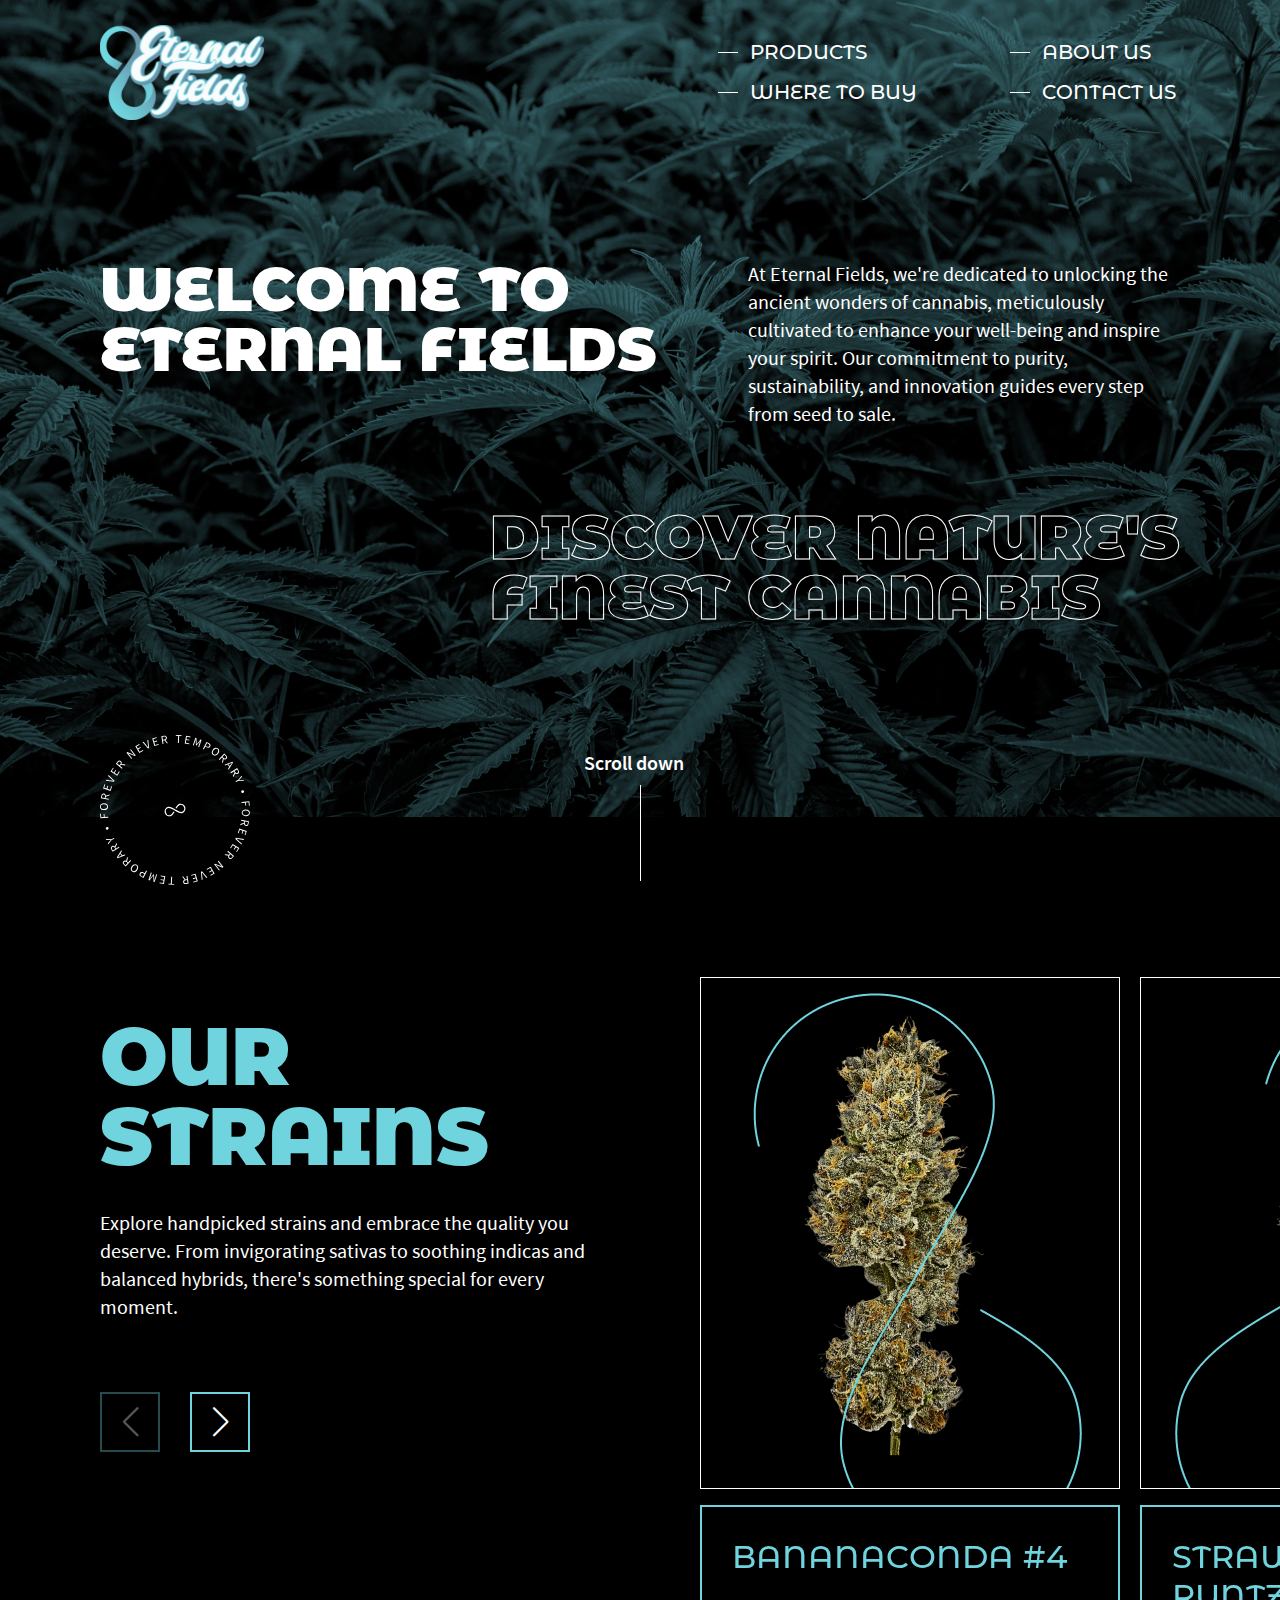
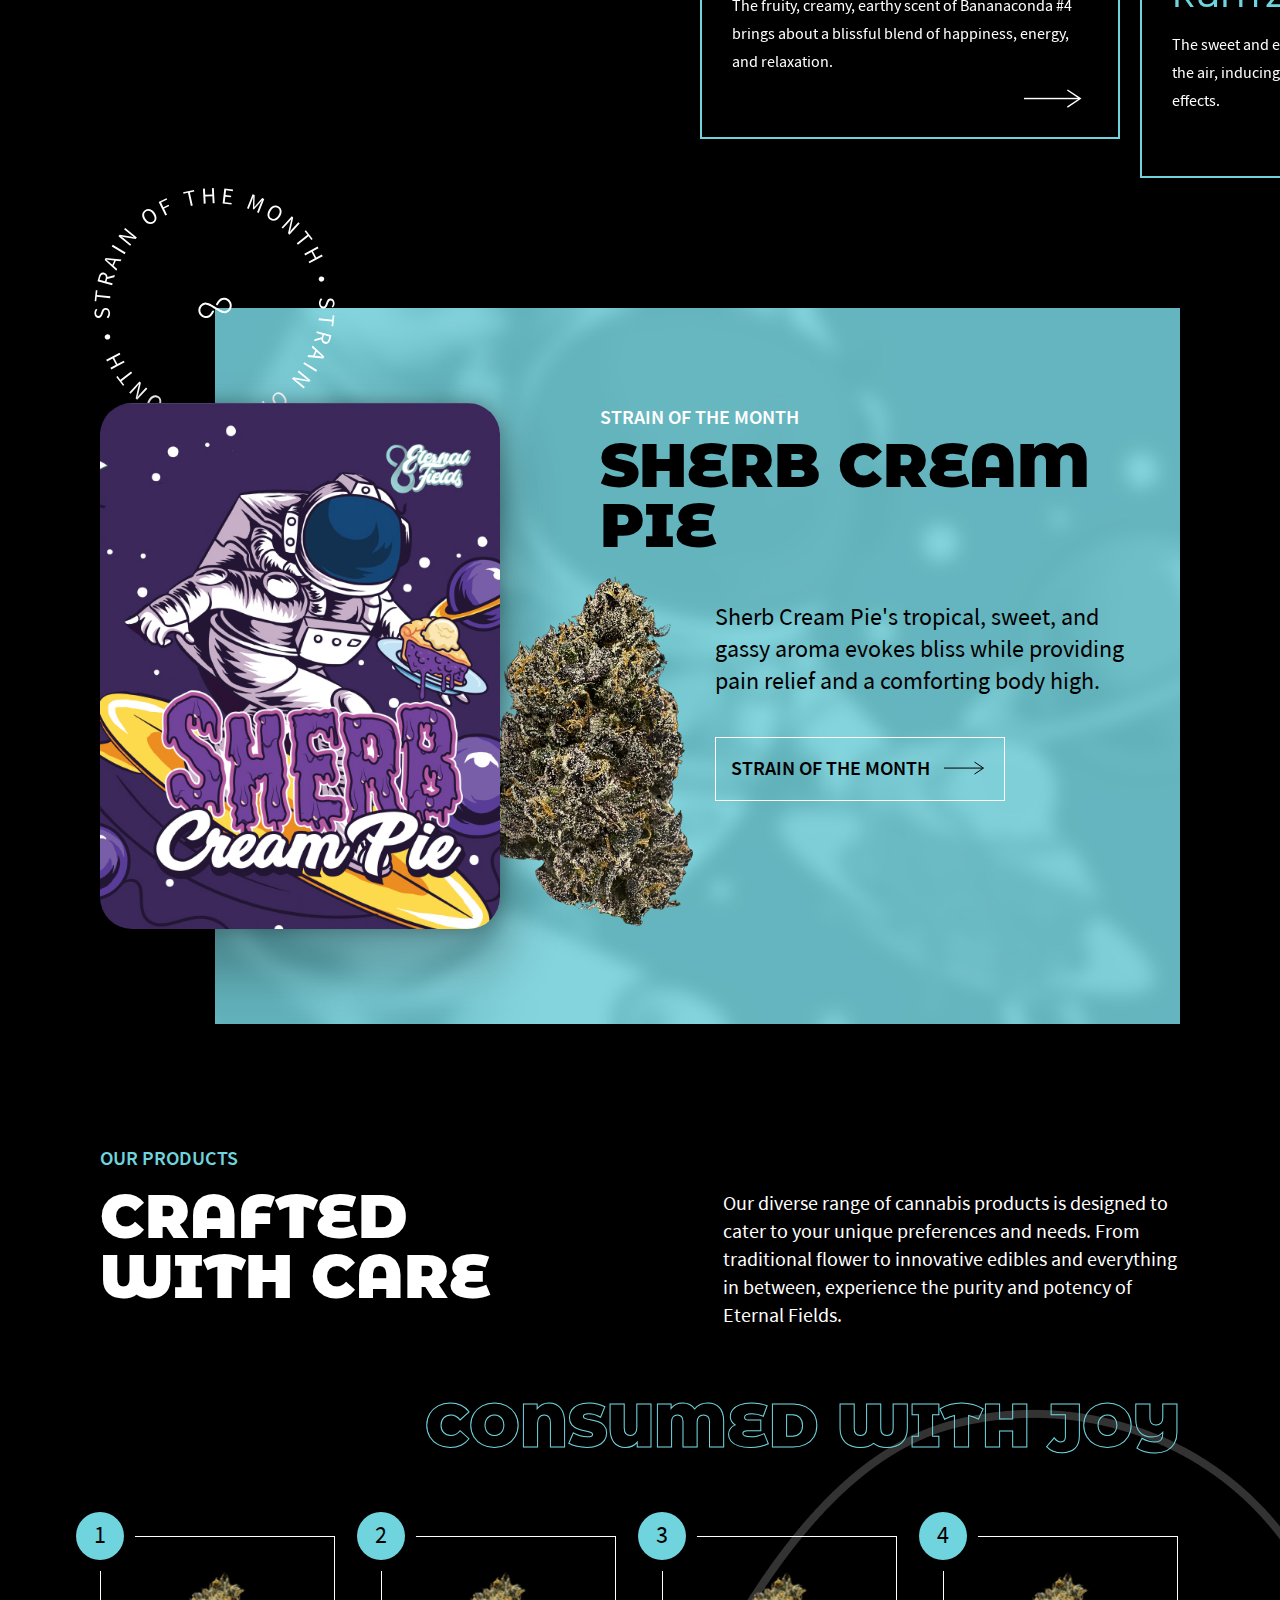
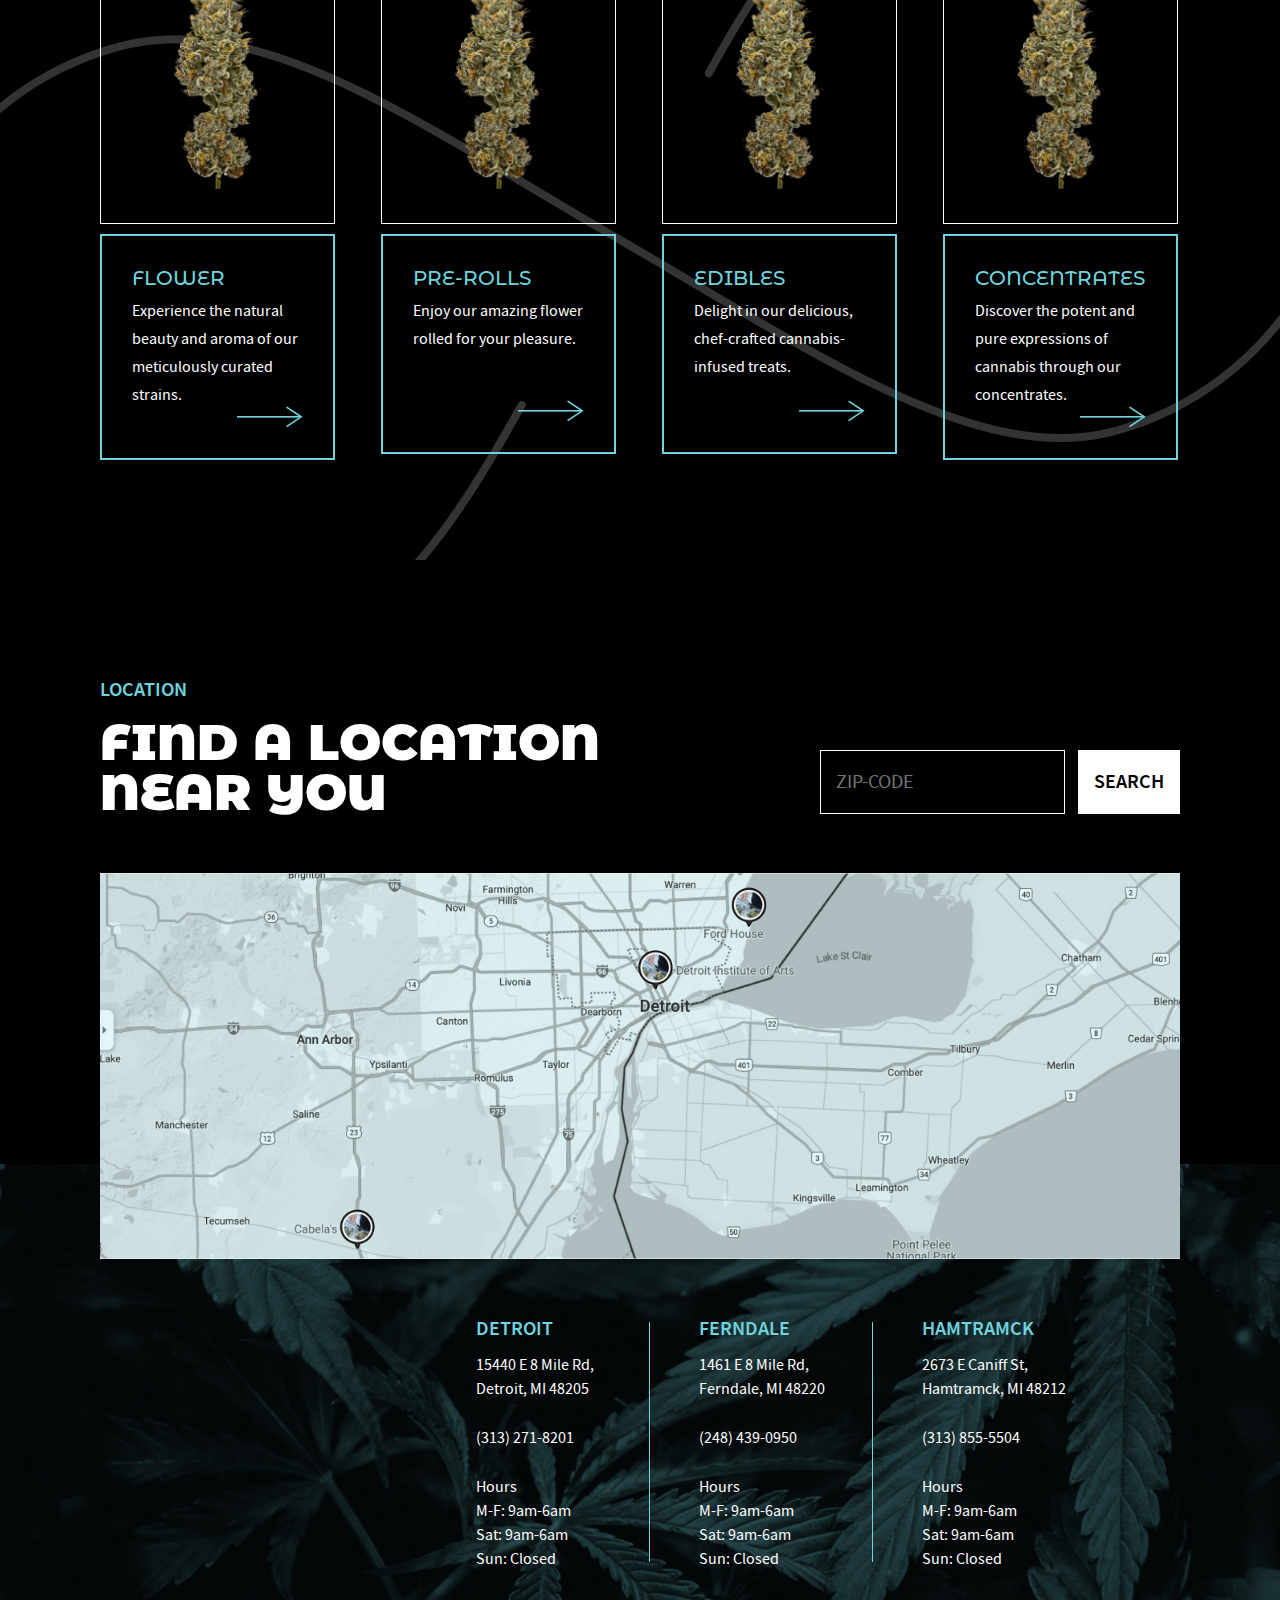
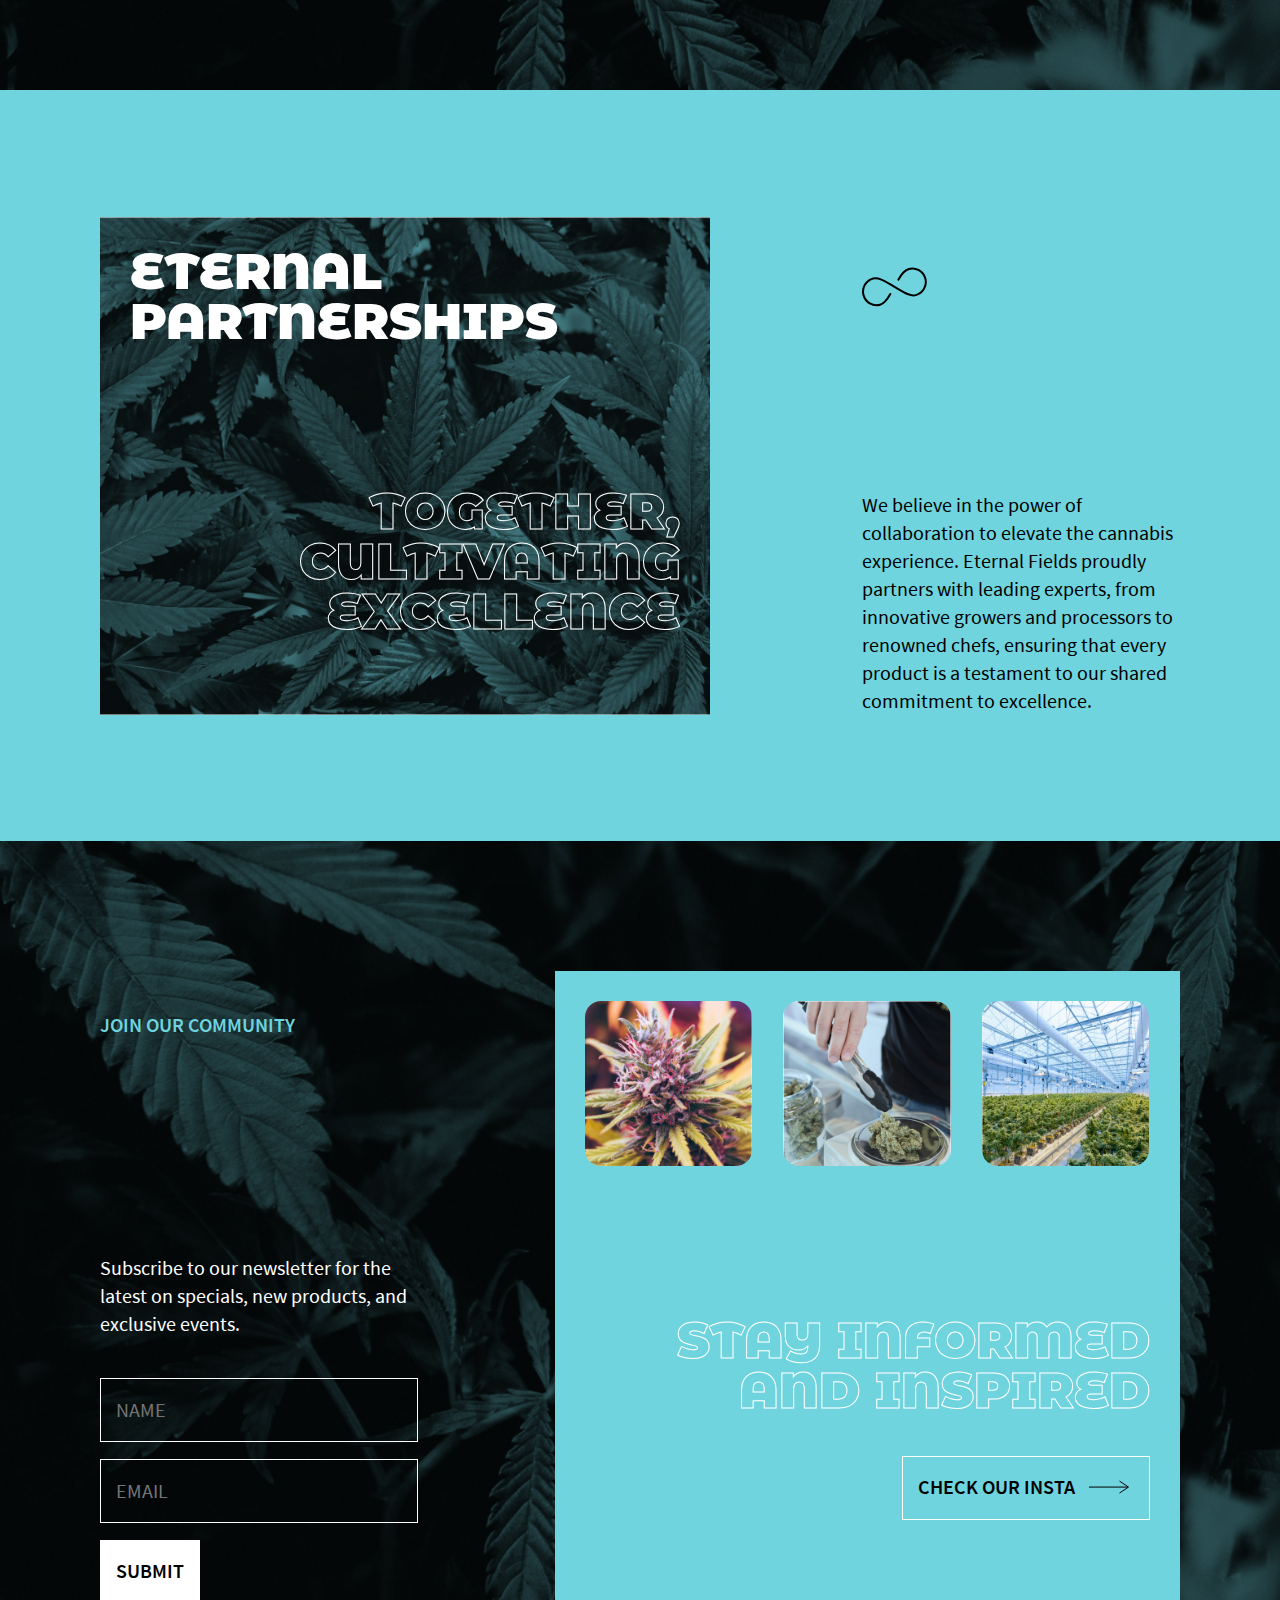
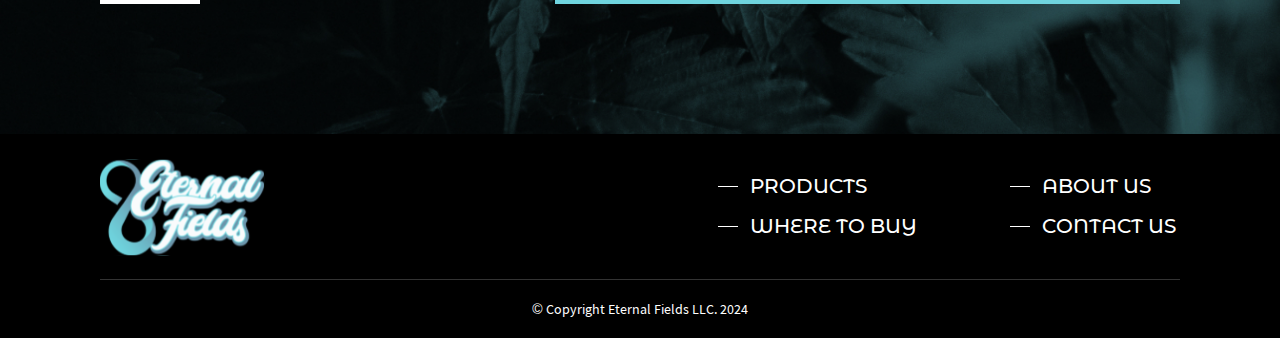
==== commit 3b5cdf3f: "fix" ====
--- a/html/index.html
+++ b/html/index.html
@@ -88,60 +88,60 @@
 						<div class="swiper-wrapper">
 							<div class="swiper-slide">
 								<figure>
-									<img src="img/img-2-1.png" alt="">
-								</figure>
-								<div class="text">
-									<h6>Bananaconda #4</h6>
+									<a href="#"><img src="img/img-2-1.png" alt=""></a>
+								</figure>
+								<div class="text">
+									<h6><a href="#">Bananaconda #4</a></h6>
 									<p>The fruity, creamy, earthy scent of Bananaconda #4 brings about a blissful blend of happiness, energy, and relaxation.</p>
 									<a href="#"><img src="img/icon-2.svg" alt=""></a>
 								</div>
 							</div>
 							<div class="swiper-slide">
 								<figure>
-									<img src="img/img-2-2.png" alt="">
-								</figure>
-								<div class="text">
-									<h6>Strawberry Runtz</h6>
+									<a href="#"><img src="img/img-2-2.png" alt=""></a>
+								</figure>
+								<div class="text">
+									<h6><a href="#">Strawberry Runtz</a></h6>
 									<p>The sweet and earthy smell of Strawberry Runtz fills the air, inducing euphoric, creative, and happy effects.</p>
 									<a href="#"><img src="img/icon-2.svg" alt=""></a>
 								</div>
 							</div>
 							<div class="swiper-slide">
 								<figure>
-									<img src="img/img-2-3.png" alt="">
-								</figure>
-								<div class="text">
-									<h6>Cadillac Rainbows</h6>
+									<a href="#"><img src="img/img-2-3.png" alt=""></a>
+								</figure>
+								<div class="text">
+									<h6><a href="#">Cadillac Rainbows</a></h6>
 									<p>The fruity, gassy aroma of Cadillac Rainbows invites a wave of hunger, euphoria, and relaxation.</p>
 									<a href="#"><img src="img/icon-2.svg" alt=""></a>
 								</div>
 							</div>
 							<div class="swiper-slide">
 								<figure>
-									<img src="img/img-2-1.png" alt="">
-								</figure>
-								<div class="text">
-									<h6>Bananaconda #4</h6>
+									<a href="#"><img src="img/img-2-1.png" alt=""></a>
+								</figure>
+								<div class="text">
+									<h6><a href="#">Bananaconda #4</a></h6>
 									<p>The fruity, creamy, earthy scent of Bananaconda #4 brings about a blissful blend of happiness, energy, and relaxation.</p>
 									<a href="#"><img src="img/icon-2.svg" alt=""></a>
 								</div>
 							</div>
 							<div class="swiper-slide">
 								<figure>
-									<img src="img/img-2-2.png" alt="">
-								</figure>
-								<div class="text">
-									<h6>Strawberry Runtz</h6>
+									<a href="#"><img src="img/img-2-2.png" alt=""></a>
+								</figure>
+								<div class="text">
+									<h6><a href="#"></a></h6>
 									<p>The sweet and earthy smell of Strawberry Runtz fills the air, inducing euphoric, creative, and happy effects.</p>
 									<a href="#"><img src="img/icon-2.svg" alt=""></a>
 								</div>
 							</div>
 							<div class="swiper-slide">
 								<figure>
-									<img src="img/img-2-3.png" alt="">
-								</figure>
-								<div class="text">
-									<h6>Cadillac Rainbows</h6>
+									<a href="#"><img src="img/img-2-3.png" alt=""></a>
+								</figure>
+								<div class="text">
+									<h6><a href="#">Cadillac Rainbows</a></h6>
 									<p>The fruity, gassy aroma of Cadillac Rainbows invites a wave of hunger, euphoria, and relaxation.</p>
 									<a href="#"><img src="img/icon-2.svg" alt=""></a>
 								</div>
@@ -202,10 +202,10 @@
 					<div class="item">
 						<div class="number"><span>1</span></div>
 						<figure>
-							<img src="img/img-5.png" alt="">
+							<a href="#"><img src="img/img-5.png" alt=""></a>
 						</figure>
 						<div class="text">
-							<h6>Flower</h6>
+							<h6><a href="#">Flower</a></h6>
 							<p>Experience the natural beauty and aroma of our meticulously curated strains.</p>
 							<a href="#"><img src="img/arrow-blue.svg" alt=""></a>
 						</div>
@@ -213,10 +213,10 @@
 					<div class="item">
 						<div class="number"><span>2</span></div>
 						<figure>
-							<img src="img/img-5.png" alt="">
+							<a href="#"><img src="img/img-5.png" alt=""></a>
 						</figure>
 						<div class="text">
-							<h6>pre-rolls</h6>
+							<h6><a href="#">pre-rolls</a></h6>
 							<p>Enjoy our amazing flower rolled for your pleasure.</p>
 							<a href="#"><img src="img/arrow-blue.svg" alt=""></a>
 						</div>
@@ -224,10 +224,10 @@
 					<div class="item">
 						<div class="number"><span>3</span></div>
 						<figure>
-							<img src="img/img-5.png" alt="">
+							<a href="#"><img src="img/img-5.png" alt=""></a>
 						</figure>
 						<div class="text">
-							<h6>Edibles</h6>
+							<h6><a href="#">Edibles</a></h6>
 							<p>Delight in our delicious, chef-crafted cannabis-infused treats.</p>
 							<a href="#"><img src="img/arrow-blue.svg" alt=""></a>
 						</div>
@@ -235,10 +235,10 @@
 					<div class="item">
 						<div class="number"><span>4</span></div>
 						<figure>
-							<img src="img/img-5.png" alt="">
+							<a href="#"><img src="img/img-5.png" alt=""></a>
 						</figure>
 						<div class="text">
-							<h6>concentrates</h6>
+							<h6><a href="#">concentrates</a></h6>
 							<p>Discover the potent and pure expressions of cannabis through our concentrates.</p>
 							<a href="#"><img src="img/arrow-blue.svg" alt=""></a>
 						</div>
--- a/html/css/styles.css
+++ b/html/css/styles.css
@@ -1517,5 +1517,30 @@
         .about .video-wrap a .play:hover {
           background: #fff; }
 
+.strains-slider .swiper-slide .text h6 a, .product-slider .swiper-slide .text h6 a {
+  float: inherit;
+  color: #6fd4de; }
+  .strains-slider .swiper-slide .text h6 a:hover, .product-slider .swiper-slide .text h6 a:hover {
+    opacity: 0.7; }
+
+.strains-slider .swiper-slide figure, .item-4x .item figure, .product-slider .swiper-slide figure {
+  overflow: hidden; }
+  .strains-slider .swiper-slide figure img, .item-4x .item figure img, .product-slider .swiper-slide figure img {
+    -webkit-transition: all .4s ease;
+    transition: all .4s ease;
+    -webkit-transform-origin: center;
+            transform-origin: center; }
+  .strains-slider .swiper-slide figure a:hover img, .item-4x .item figure a:hover img, .product-slider .swiper-slide figure a:hover img {
+    -webkit-transform: scale(1.02);
+            transform: scale(1.02); }
+
+.item-4x .item .text h6 a {
+  position: inherit;
+  color: #6fd4de;
+  float: inherit; }
+  .item-4x .item .text h6 a:hover {
+    opacity: 0.7; }
+
 /*-----------------------------END-PAGE-ABOUT-------------------------------*/
+
 /*# sourceMappingURL=styles.css.map */